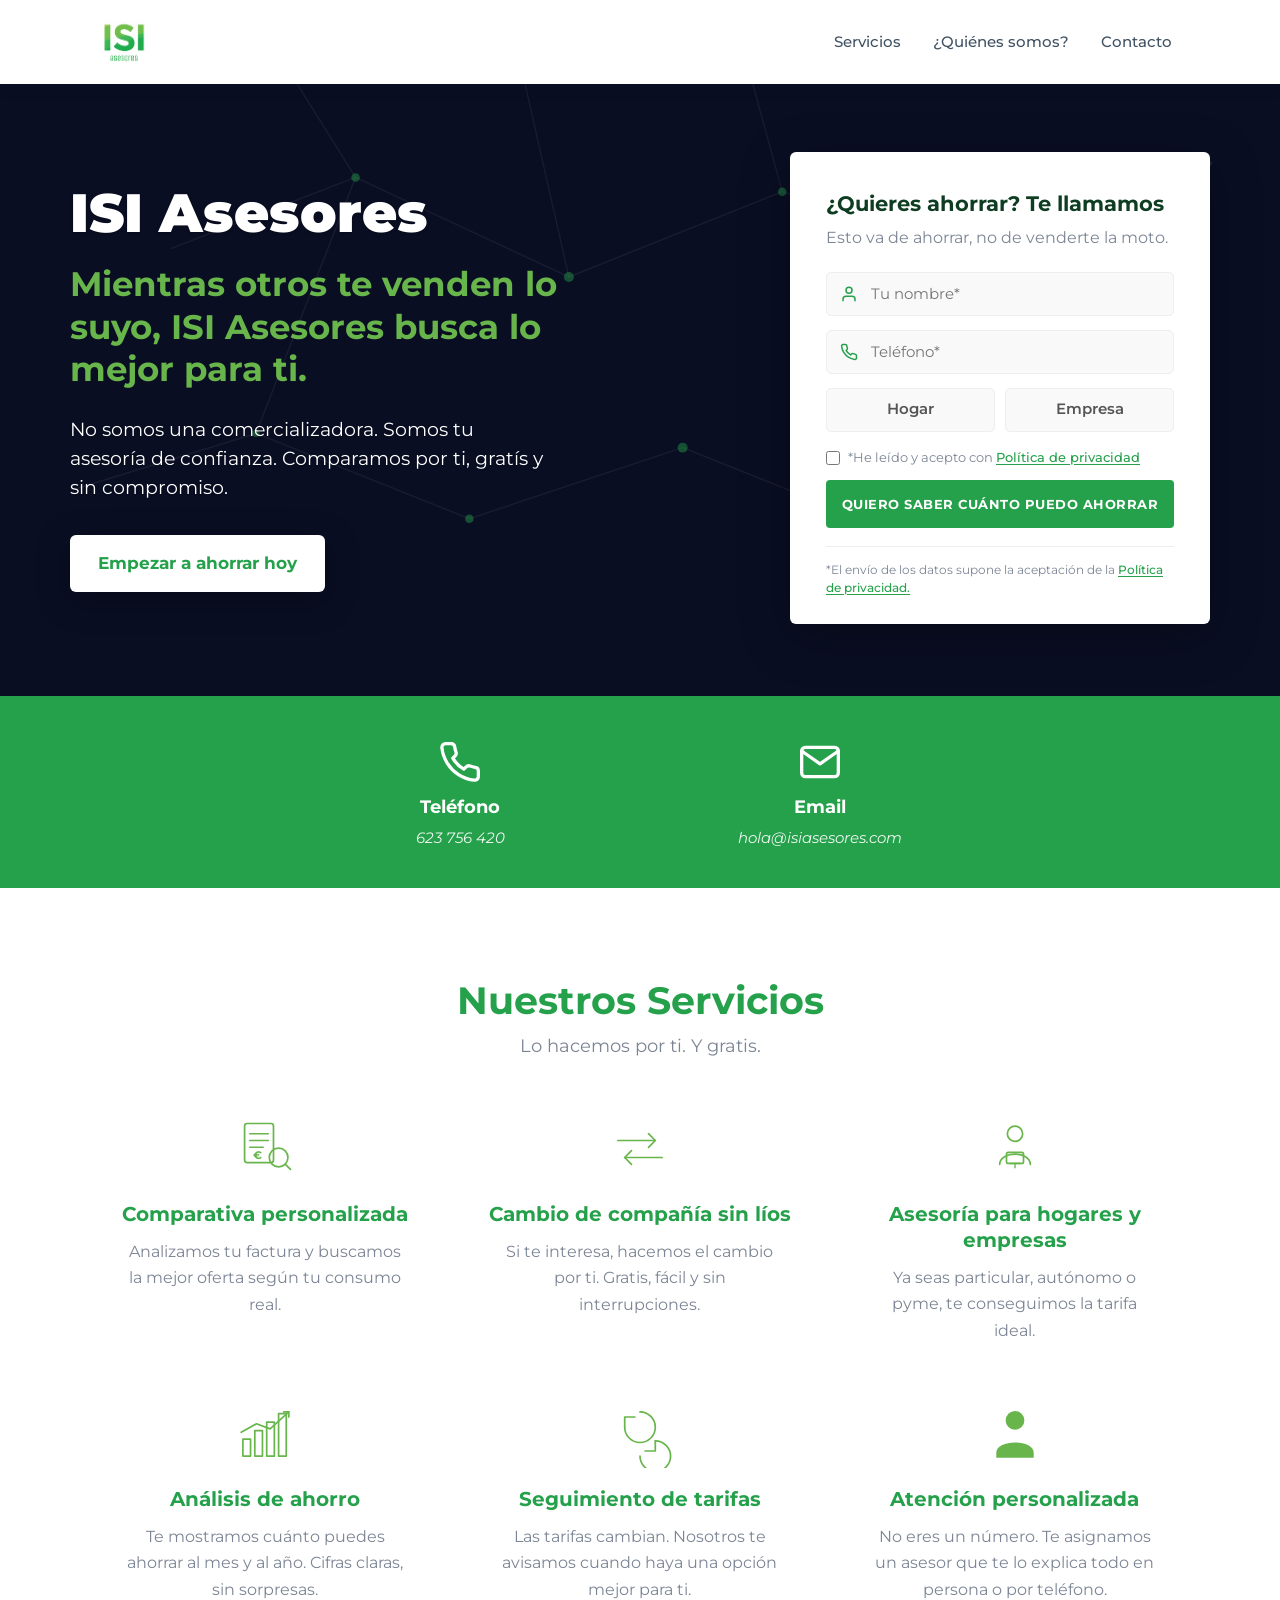
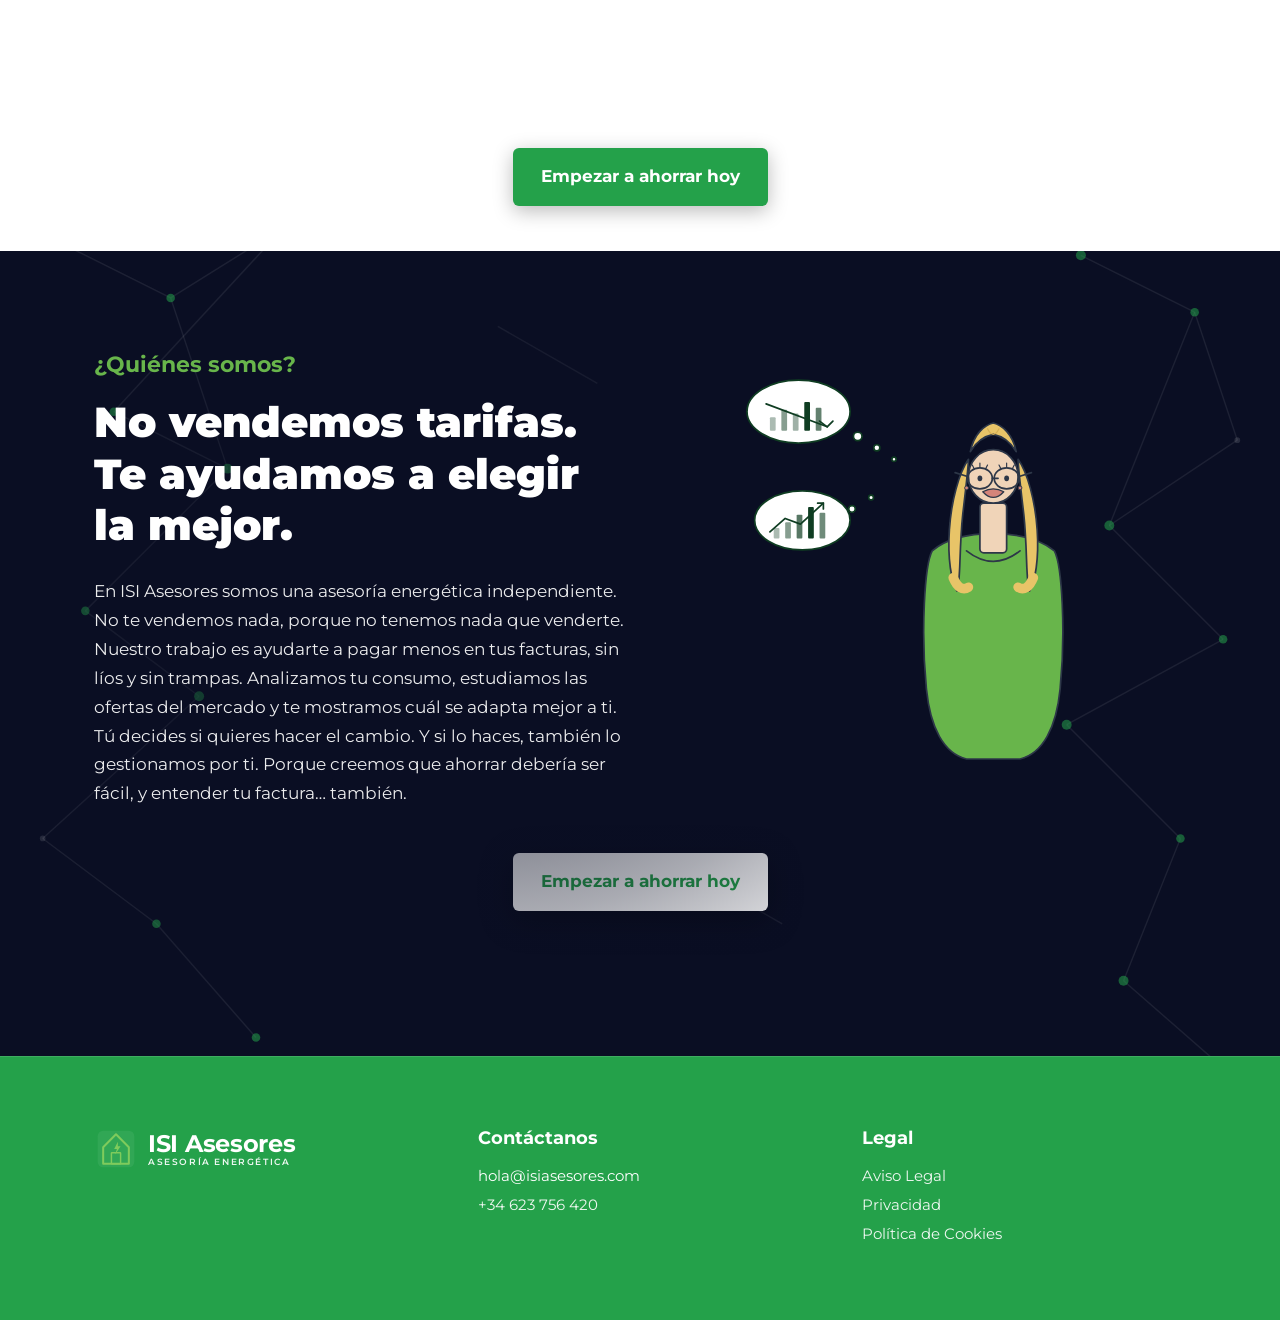
==== index.html @ 121e2215 "descripción de los cambios" ====
<!DOCTYPE html>
<html lang="es">

<head>
    <meta charset="utf-8">
    <link rel="icon" type="image/png" href="logoisi.png">
    <link rel="apple-touch-icon" href="logoisi.png">
    <meta name="viewport" content="width=device-width, initial-scale=1.0">
    <meta name="description" content="ISI Asesores Energéticos. Comparamos por ti, gratis y sin compromiso.">

    <title>ISI Asesores Energéticos</title>

    <link rel="preconnect" href="https://fonts.googleapis.com">
    <link rel="preconnect" href="https://fonts.gstatic.com" crossorigin>
    <link href="https://fonts.googleapis.com/css2?family=Montserrat:wght@400;700;900&display=swap" rel="stylesheet">

    <link href="css/style.css" rel="stylesheet">
</head>

<body>

    <!-- CABECERA -->
    <header class="header">
        <div class="container header__inner">

            <a class="logo" href="#home">
                <img class="logo__img" src="logoisi.png" alt="ISI asesores" width="120" height="60">
            </a>

            <nav class="nav" aria-label="Navegación principal">
                <ul class="nav__list">
                    <li><a class="nav__link" href="#services">Servicios</a></li>
                    <li><a class="nav__link" href="#somos">¿Quiénes somos?</a></li>
                    <li><a class="nav__link" href="#contacto-form">Contacto</a></li>
                </ul>
            </nav>

            <button class="nav-toggle" type="button" aria-label="Abrir menú">
                <span class="nav-toggle__bar"></span>
                <span class="nav-toggle__bar"></span>
                <span class="nav-toggle__bar"></span>
            </button>

        </div>
    </header>

    <!-- HERO -->
    <section class="hero" id="home">
        <div class="container hero__inner">

            <div class="hero__content">
                <h1 class="hero__title">ISI Asesores</h1>
                <h2 class="hero__subtitle">Mientras otros te venden lo suyo, ISI Asesores busca lo mejor para ti.</h2>
                <p class="hero__text">No somos una comercializadora. Somos tu asesoría de confianza. Comparamos por ti, gratís y sin compromiso.</p>
                <a class="hero__cta" href="presupuesto.html">Empezar a ahorrar hoy</a>
            </div>

            <div class="hero__form-wrap">
                <div class="form-card" id="contacto-form">
                    <h3 class="form-card__title">¿Quieres ahorrar? Te llamamos</h3>
                    <p class="form-card__subtitle">Esto va de ahorrar, no de venderte la moto.</p>

                    <form class="form-card__form">
                        <div class="form-card__field">
                            <svg class="form-card__field-icon" viewBox="0 0 24 24" fill="none" stroke="currentColor" stroke-width="2" stroke-linecap="round" stroke-linejoin="round" aria-hidden="true">
                                <path d="M20 21v-2a4 4 0 0 0-4-4H8a4 4 0 0 0-4 4v2"/>
                                <circle cx="12" cy="7" r="4"/>
                            </svg>
                            <input class="form-card__input" type="text" name="nombre" placeholder="Tu nombre*" required>
                        </div>

                        <div class="form-card__field">
                            <svg class="form-card__field-icon" viewBox="0 0 24 24" fill="none" stroke="currentColor" stroke-width="2" stroke-linecap="round" stroke-linejoin="round" aria-hidden="true">
                                <path d="M22 16.92v3a2 2 0 0 1-2.18 2 19.79 19.79 0 0 1-8.63-3.07 19.5 19.5 0 0 1-6-6 19.79 19.79 0 0 1-3.07-8.67A2 2 0 0 1 4.11 2h3a2 2 0 0 1 2 1.72c.127.96.361 1.903.7 2.81a2 2 0 0 1-.45 2.11L8.09 9.91a16 16 0 0 0 6 6l1.27-1.27a2 2 0 0 1 2.11-.45c.907.339 1.85.573 2.81.7A2 2 0 0 1 22 16.92z"/>
                            </svg>
                            <input class="form-card__input" type="tel" name="telefono" placeholder="Teléfono*" required>
                        </div>

                        <div class="form-card__tipo">
                            <label class="form-card__pill">
                                <input type="radio" name="tipo" value="hogar" required>
                                <span>Hogar</span>
                            </label>
                            <label class="form-card__pill">
                                <input type="radio" name="tipo" value="empresa">
                                <span>Empresa</span>
                            </label>
                        </div>

                        <label class="form-card__terms">
                            <input type="checkbox" name="acepto" value="1" required>
                            <span>*He leído y acepto con <a class="form-card__link" href="#">Política de privacidad</a></span>
                        </label>

                        <button class="form-card__submit" type="submit">QUIERO SABER CUÁNTO PUEDO AHORRAR</button>
                    </form>

                    <hr class="form-card__divider">

                    <p class="form-card__footnote">*El envío de los datos supone la aceptación de la <a class="form-card__link" href="#">Política de privacidad.</a></p>
                </div>
            </div>

        </div>
    </section>

    <!-- FRANJA DE CONTACTO -->
    <section class="contact-bar">
        <div class="container contact-bar__grid">

            <div class="contact-bar__item">
                <div class="contact-bar__icon">
                    <svg viewBox="0 0 24 24" fill="none" stroke="currentColor" stroke-width="1.8" stroke-linecap="round" stroke-linejoin="round" aria-hidden="true">
                        <path d="M22 16.92v3a2 2 0 0 1-2.18 2 19.79 19.79 0 0 1-8.63-3.07 19.5 19.5 0 0 1-6-6 19.79 19.79 0 0 1-3.07-8.67A2 2 0 0 1 4.11 2h3a2 2 0 0 1 2 1.72c.127.96.361 1.903.7 2.81a2 2 0 0 1-.45 2.11L8.09 9.91a16 16 0 0 0 6 6l1.27-1.27a2 2 0 0 1 2.11-.45c.907.339 1.85.573 2.81.7A2 2 0 0 1 22 16.92z"/>
                    </svg>
                </div>
                <h5 class="contact-bar__label">Teléfono</h5>
                <p class="contact-bar__value">623 756 420</p>
            </div>

            <div class="contact-bar__item">
                <div class="contact-bar__icon">
                    <svg viewBox="0 0 24 24" fill="none" stroke="currentColor" stroke-width="1.8" stroke-linecap="round" stroke-linejoin="round" aria-hidden="true">
                        <path d="M4 4h16c1.1 0 2 .9 2 2v12c0 1.1-.9 2-2 2H4c-1.1 0-2-.9-2-2V6c0-1.1.9-2 2-2z"/>
                        <polyline points="22,6 12,13 2,6"/>
                    </svg>
                </div>
                <h5 class="contact-bar__label">Email</h5>
                <p class="contact-bar__value">hola@isiasesores.com</p>
            </div>

        </div>
    </section>

    <!-- NUESTROS SERVICIOS -->
    <section class="services" id="services">
        <div class="container">

            <header class="services__header">
                <h2 class="services__title">Nuestros Servicios</h2>
                <p class="services__subtitle">Lo hacemos por ti. Y gratis.</p>
            </header>

            <div class="services__grid">

                <article class="services__card">
                    <div class="services__icon" aria-hidden="true">
                        <svg viewBox="0 0 80 80" fill="none" xmlns="http://www.w3.org/2000/svg">
                            <rect x="16" y="10" width="34" height="46" rx="3" stroke="currentColor" stroke-width="2" stroke-linejoin="round"/>
                            <line x1="22" y1="22" x2="44" y2="22" stroke="currentColor" stroke-width="1.6" stroke-linecap="round"/>
                            <line x1="22" y1="30" x2="44" y2="30" stroke="currentColor" stroke-width="1.6" stroke-linecap="round"/>
                            <line x1="22" y1="38" x2="38" y2="38" stroke="currentColor" stroke-width="1.6" stroke-linecap="round"/>
                            <text x="26" y="52" fill="currentColor" font-family="Montserrat, sans-serif" font-size="13" font-weight="700">€</text>
                            <circle cx="56" cy="50" r="11" stroke="currentColor" stroke-width="2"/>
                            <line x1="64" y1="58" x2="70" y2="64" stroke="currentColor" stroke-width="2" stroke-linecap="round"/>
                        </svg>
                    </div>
                    <h3 class="services__card-title">Comparativa personalizada</h3>
                    <p class="services__card-text">Analizamos tu factura y buscamos la mejor oferta según tu consumo real.</p>
                </article>

                <article class="services__card">
                    <div class="services__icon" aria-hidden="true">
                        <svg viewBox="0 0 80 80" fill="none" xmlns="http://www.w3.org/2000/svg">
                            <path d="M14 30 H58" stroke="currentColor" stroke-width="2" stroke-linecap="round"/>
                            <polyline points="50,22 58,30 50,38" stroke="currentColor" stroke-width="2" stroke-linecap="round" stroke-linejoin="round"/>
                            <path d="M66 50 H22" stroke="currentColor" stroke-width="2" stroke-linecap="round"/>
                            <polyline points="30,42 22,50 30,58" stroke="currentColor" stroke-width="2" stroke-linecap="round" stroke-linejoin="round"/>
                        </svg>
                    </div>
                    <h3 class="services__card-title">Cambio de compañía sin líos</h3>
                    <p class="services__card-text">Si te interesa, hacemos el cambio por ti. Gratis, fácil y sin interrupciones.</p>
                </article>

                <article class="services__card">
                    <div class="services__icon" aria-hidden="true">
                        <svg viewBox="0 0 80 80" fill="none" xmlns="http://www.w3.org/2000/svg">
                            <circle cx="40" cy="22" r="9" stroke="currentColor" stroke-width="2"/>
                            <path d="M22 58 C22 42 58 42 58 58" stroke="currentColor" stroke-width="2" stroke-linecap="round"/>
                            <rect x="30" y="44" width="20" height="13" rx="2" stroke="currentColor" stroke-width="2"/>
                            <line x1="34" y1="57" x2="46" y2="57" stroke="currentColor" stroke-width="1.6" stroke-linecap="round"/>
                            <line x1="40" y1="57" x2="40" y2="62" stroke="currentColor" stroke-width="1.6" stroke-linecap="round"/>
                        </svg>
                    </div>
                    <h3 class="services__card-title">Asesoría para hogares y empresas</h3>
                    <p class="services__card-text">Ya seas particular, autónomo o pyme, te conseguimos la tarifa ideal.</p>
                </article>

                <article class="services__card">
                    <div class="services__icon" aria-hidden="true">
                        <svg viewBox="0 0 80 80" fill="none" xmlns="http://www.w3.org/2000/svg">
                            <rect x="14" y="46" width="9" height="20" stroke="currentColor" stroke-width="2" stroke-linejoin="round"/>
                            <rect x="28" y="36" width="9" height="30" stroke="currentColor" stroke-width="2" stroke-linejoin="round"/>
                            <rect x="42" y="26" width="9" height="40" stroke="currentColor" stroke-width="2" stroke-linejoin="round"/>
                            <rect x="56" y="16" width="9" height="50" stroke="currentColor" stroke-width="2" stroke-linejoin="round"/>
                            <polyline points="12,38 30,28 46,34 68,14" stroke="currentColor" stroke-width="2" stroke-linecap="round" stroke-linejoin="round"/>
                            <polyline points="62,14 68,14 68,20" stroke="currentColor" stroke-width="2" stroke-linecap="round" stroke-linejoin="round"/>
                        </svg>
                    </div>
                    <h3 class="services__card-title">Análisis de ahorro</h3>
                    <p class="services__card-text">Te mostramos cuánto puedes ahorrar al mes y al año. Cifras claras, sin sorpresas.</p>
                </article>

                <article class="services__card">
                    <div class="services__icon" aria-hidden="true">
                        <svg viewBox="0 0 80 80" fill="none" xmlns="http://www.w3.org/2000/svg">
                            <path d="M40 14 A18 18 0 1 1 22 32" stroke="currentColor" stroke-width="2" stroke-linecap="round"/>
                            <polyline points="22,32 22,20 34,20" stroke="currentColor" stroke-width="2" stroke-linecap="round" stroke-linejoin="round"/>
                            <path d="M40 66 A18 18 0 1 0 58 48" stroke="currentColor" stroke-width="2" stroke-linecap="round"/>
                            <polyline points="58,48 58,60 46,60" stroke="currentColor" stroke-width="2" stroke-linecap="round" stroke-linejoin="round"/>
                        </svg>
                    </div>
                    <h3 class="services__card-title">Seguimiento de tarifas</h3>
                    <p class="services__card-text">Las tarifas cambian. Nosotros te avisamos cuando haya una opción mejor para ti.</p>
                </article>

                <article class="services__card">
                    <div class="services__icon services__icon--solid" aria-hidden="true">
                        <svg viewBox="0 0 80 80" xmlns="http://www.w3.org/2000/svg">
                            <circle cx="40" cy="24" r="11" fill="currentColor"/>
                            <path d="M18 62 C18 46 62 46 62 62 L62 68 H18 Z" fill="currentColor"/>
                        </svg>
                    </div>
                    <h3 class="services__card-title">Atención personalizada</h3>
                    <p class="services__card-text">No eres un número. Te asignamos un asesor que te lo explica todo en persona o por teléfono.</p>
                </article>

            </div>
        </div>
    </section>

    <div class="cta-banner">
        <div class="container cta-banner__inner">
            <a class="cta-banner__btn cta-banner__btn--blue" href="#contacto-form">Empezar a ahorrar hoy</a>
        </div>
    </div>

    <!-- ¿QUIÉNES SOMOS? -->
    <section class="somos" id="somos">
        <div class="container somos__inner">

            <div class="somos__content">
                <p class="somos__label">¿Quiénes somos?</p>
                <h2 class="somos__title">No vendemos tarifas. Te ayudamos a elegir la mejor.</h2>
                <p class="somos__text">En ISI Asesores somos una asesoría energética independiente. No te vendemos nada, porque no tenemos nada que venderte. Nuestro trabajo es ayudarte a pagar menos en tus facturas, sin líos y sin trampas. Analizamos tu consumo, estudiamos las ofertas del mercado y te mostramos cuál se adapta mejor a ti. Tú decides si quieres hacer el cambio. Y si lo haces, también lo gestionamos por ti. Porque creemos que ahorrar debería ser fácil, y entender tu factura… también.</p>
            </div>

            <div class="somos__illustration" aria-hidden="true">
                <svg class="somos__svg" viewBox="0 0 440 460" fill="none" xmlns="http://www.w3.org/2000/svg">

                    <!-- Bocadillo superior: barras + flecha descendente -->
                    <ellipse cx="76" cy="54" rx="54" ry="33" fill="#ffffff" stroke="#0F3D22" stroke-width="1.8"/>
                    <rect x="46" y="60" width="6" height="14" rx="1" fill="#0F3D22" opacity="0.35"/>
                    <rect x="58" y="52" width="6" height="22" rx="1" fill="#0F3D22" opacity="0.5"/>
                    <rect x="70" y="56" width="6" height="18" rx="1" fill="#0F3D22" opacity="0.4"/>
                    <rect x="82" y="44" width="6" height="30" rx="1" fill="#0F3D22"/>
                    <rect x="94" y="50" width="6" height="24" rx="1" fill="#0F3D22" opacity="0.65"/>
                    <path d="M42 46 L106 70" stroke="#0F3D22" stroke-width="1.8" stroke-linecap="round"/>
                    <path d="M98 64 L106 70 L112 64" stroke="#0F3D22" stroke-width="1.8" stroke-linecap="round" stroke-linejoin="round"/>

                    <!-- Conectores de pensamiento (superior) -->
                    <circle cx="138" cy="80" r="4.5" fill="#ffffff" stroke="#0F3D22" stroke-width="1.8"/>
                    <circle cx="158" cy="92" r="3.2" fill="#ffffff" stroke="#0F3D22" stroke-width="1.8"/>
                    <circle cx="176" cy="104" r="2.2" fill="#ffffff" stroke="#0F3D22" stroke-width="1.8"/>

                    <!-- Bocadillo inferior: barras + flecha ascendente -->
                    <ellipse cx="80" cy="168" rx="50" ry="31" fill="#ffffff" stroke="#0F3D22" stroke-width="1.8"/>
                    <rect x="50" y="176" width="6" height="11" rx="1" fill="#0F3D22" opacity="0.35"/>
                    <rect x="62" y="170" width="6" height="17" rx="1" fill="#0F3D22" opacity="0.5"/>
                    <rect x="74" y="162" width="6" height="25" rx="1" fill="#0F3D22" opacity="0.7"/>
                    <rect x="86" y="154" width="6" height="33" rx="1" fill="#0F3D22"/>
                    <rect x="98" y="160" width="6" height="27" rx="1" fill="#0F3D22" opacity="0.6"/>
                    <path d="M46 180 L62 166 L78 172 L102 150" stroke="#0F3D22" stroke-width="1.8" stroke-linecap="round" stroke-linejoin="round"/>
                    <path d="M96 150 L102 150 L102 156" stroke="#0F3D22" stroke-width="1.8" stroke-linecap="round" stroke-linejoin="round"/>

                    <!-- Conectores de pensamiento (inferior) -->
                    <circle cx="132" cy="156" r="3.5" fill="#ffffff" stroke="#0F3D22" stroke-width="1.8"/>
                    <circle cx="152" cy="144" r="2.5" fill="#ffffff" stroke="#0F3D22" stroke-width="1.8"/>

                    <!-- Torso — trapecio redondeado, sin brazos -->
                    <path d="M216 200 C208 215 204 285 210 345 C214 385 228 412 252 418 L308 418 C332 412 346 385 350 345 C356 285 352 215 344 200 C330 188 308 182 280 182 C252 182 230 188 216 200 Z" fill="#68B54B" stroke="#2d3748" stroke-width="1.8" stroke-linejoin="round"/>

                    <!-- Escote -->
                    <path d="M252 200 Q280 222 308 200" stroke="#2d3748" stroke-width="1.8" stroke-linecap="round"/>

                    <!-- Cuello -->
                    <rect x="266" y="150" width="28" height="52" rx="4" fill="#f0d4b8" stroke="#2d3748" stroke-width="1.8"/>

                    <!-- Cabeza -->
                    <ellipse cx="280" cy="122" rx="26" ry="28" fill="#f0d4b8" stroke="#2d3748" stroke-width="1.8"/>

                    <!-- Pelo rubio — casquete superior -->
                    <path d="M256 96 C260 76 272 68 280 66 C288 68 300 76 304 96 C298 86 290 80 280 78 C270 80 262 86 256 96 Z" fill="#e8c468" stroke="#2d3748" stroke-width="1.8" stroke-linejoin="round"/>
                    <path d="M274 72 Q280 84 286 72" stroke="#d4ad52" stroke-width="1.2" stroke-linecap="round" fill="none"/>

                    <!-- Pelo rubio — mechón lateral izquierdo -->
                    <path d="M254 104 C244 118 236 148 234 178 C232 208 236 232 242 242 C246 234 244 200 248 162 C252 128 254 112 254 104 Z" fill="#e8c468" stroke="#2d3748" stroke-width="1.8" stroke-linejoin="round"/>

                    <!-- Pelo rubio — mechón lateral derecho -->
                    <path d="M306 104 C316 118 324 148 326 178 C328 208 324 232 318 242 C314 234 316 200 312 162 C308 128 306 112 306 104 Z" fill="#e8c468" stroke="#2d3748" stroke-width="1.8" stroke-linejoin="round"/>

                    <!-- Pelo rubio — caída sobre hombros (detrás) -->
                    <path d="M238 228 C242 238 248 242 254 238" stroke="#e8c468" stroke-width="10" stroke-linecap="round"/>
                    <path d="M322 228 C318 238 312 242 306 238" stroke="#e8c468" stroke-width="10" stroke-linecap="round"/>

                    <!-- Ojos -->
                    <ellipse cx="266" cy="124" rx="2.5" ry="3" fill="#2d3748"/>
                    <ellipse cx="294" cy="124" rx="2.5" ry="3" fill="#2d3748"/>

                    <!-- Gafas -->
                    <ellipse cx="266" cy="124" rx="13" ry="11" stroke="#2d3748" stroke-width="1.8"/>
                    <ellipse cx="294" cy="124" rx="13" ry="11" stroke="#2d3748" stroke-width="1.8"/>
                    <path d="M279 124 H285" stroke="#2d3748" stroke-width="1.8" stroke-linecap="round"/>
                    <path d="M253 122 L240 118" stroke="#2d3748" stroke-width="1.8" stroke-linecap="round"/>
                    <path d="M307 122 L320 118" stroke="#2d3748" stroke-width="1.8" stroke-linecap="round"/>

                    <!-- Pestañas -->
                    <path d="M260 114 L258 110" stroke="#2d3748" stroke-width="1.2" stroke-linecap="round"/>
                    <path d="M266 112 L266 108" stroke="#2d3748" stroke-width="1.2" stroke-linecap="round"/>
                    <path d="M272 114 L274 110" stroke="#2d3748" stroke-width="1.2" stroke-linecap="round"/>
                    <path d="M288 114 L286 110" stroke="#2d3748" stroke-width="1.2" stroke-linecap="round"/>
                    <path d="M294 112 L294 108" stroke="#2d3748" stroke-width="1.2" stroke-linecap="round"/>
                    <path d="M300 114 L302 110" stroke="#2d3748" stroke-width="1.2" stroke-linecap="round"/>

                    <!-- Pendientes -->
                    <circle cx="252" cy="134" r="2" fill="#d4847a" stroke="#2d3748" stroke-width="1"/>
                    <circle cx="308" cy="134" r="2" fill="#d4847a" stroke="#2d3748" stroke-width="1"/>

                    <!-- Labios — sonrisa cálida -->
                    <path d="M269 138 Q280 132 291 138 Q280 150 269 138 Z" fill="#d4847a" stroke="#2d3748" stroke-width="1.4" stroke-linejoin="round"/>

                </svg>
            </div>

        </div>

        <div class="cta-banner cta-banner--in-somos">
            <div class="container cta-banner__inner">
                <a class="cta-banner__btn cta-banner__btn--white" href="#contacto-form">Empezar a ahorrar hoy</a>
            </div>
        </div>
    </section>

    <!-- FOOTER -->
    <footer class="footer">
        <div class="footer__main">
            <div class="container footer__grid">

                <div class="footer__col footer__col--logo">
                    <a class="footer-logo" href="index.html">
                        <svg class="footer-logo__icon" viewBox="0 0 48 48" aria-hidden="true" xmlns="http://www.w3.org/2000/svg">
                            <rect x="4" y="4" width="40" height="40" rx="6" fill="rgba(255,255,255,0.06)"/>
                            <path d="M24 8 L38 22 V40 H10 V22 Z" fill="none" stroke="#7FCB5C" stroke-width="2.2" stroke-linejoin="round"/>
                            <rect x="19" y="28" width="10" height="12" fill="none" stroke="#7FCB5C" stroke-width="1.6" rx="0.5"/>
                            <path d="M26 16 L22 24 H25 L23 30 L29 21 H26 Z" fill="#7FCB5C"/>
                        </svg>
                        <span class="footer-logo__text">
                            <span class="footer-logo__name">ISI Asesores</span>
                            <span class="footer-logo__tagline">ASESORÍA ENERGÉTICA</span>
                        </span>
                    </a>
                </div>

                <div class="footer__col">
                    <h5 class="footer__heading">Contáctanos</h5>
                    <p class="footer__line"><a class="footer__link" href="mailto:hola@isiasesores.com">hola@isiasesores.com</a></p>
                    <p class="footer__line">+34 623 756 420</p>
                </div>

                <div class="footer__col">
                    <h5 class="footer__heading">Legal</h5>
                    <a class="footer__legal-link" href="aviso-legal.html">Aviso Legal</a>
                    <a class="footer__legal-link" href="privacidad.html">Privacidad</a>
                    <a class="footer__legal-link" href="politica-de-cookies.html">Política de Cookies</a>
                </div>

            </div>
        </div>
    </footer>

    <script>
    (function () {
        var formCard = document.getElementById('contacto-form');
        var form = formCard && formCard.querySelector('.form-card__form');
        if (!form) return;

        var ENDPOINT = 'https://script.google.com/macros/s/AKfycbwnOZeSkvj3JZLTiE7JzxhOlPSsJSbARnwf8aJ-1zMxYRZtURUBpkAH0WVTJsEpiXNtbw/exec';

        form.addEventListener('submit', function (event) {
            event.preventDefault();

            var data = new FormData(form);
            var payload = {
                nombre: data.get('nombre'),
                telefono: data.get('telefono'),
                tipo: data.get('tipo')
            };

            fetch(ENDPOINT, {
                method: 'POST',
                mode: 'no-cors',
                headers: { 'Content-Type': 'application/json' },
                body: JSON.stringify(payload)
            }).finally(function () {
                formCard.innerHTML = '<p class="form-card__title form-card__success">¡Gracias! Te llamamos en breve.</p>';
            });
        });
    })();
    </script>

</body>
</html>
---- css/style.css ----
/* =============================================
   ISI Asesores — Hero (CSS puro, sin frameworks)
   ============================================= */

*, *::before, *::after {
  box-sizing: border-box;
  margin: 0;
  padding: 0;
}

html {
  scroll-behavior: smooth;
}

body {
  font-family: 'Montserrat', sans-serif;
  font-weight: 400;
  font-size: 16px;
  line-height: 1.5;
  color: #405263;
  background: #fff;
  -webkit-font-smoothing: antialiased;
}

a {
  text-decoration: none;
  color: inherit;
}

ul {
  list-style: none;
}

img, svg {
  display: block;
  max-width: 100%;
}

.container {
  width: 100%;
  max-width: 1140px;
  margin: 0 auto;
  padding: 0 24px;
}

/* Altura del header fijo (para scroll-margin) */
:root {
  --header-height: 96px;
}

#home,
#services,
#somos,
#contacto-form {
  scroll-margin-top: var(--header-height);
}

/* =============================================
   CABECERA
   ============================================= */

.header {
  position: fixed;
  top: 0;
  left: 0;
  right: 0;
  z-index: 1000;
  background: #fff;
  box-shadow: 0 2px 20px rgba(0, 0, 0, 0.06);
}

.header__inner {
  display: flex;
  align-items: center;
  justify-content: space-between;
  min-height: 72px;
  padding-top: 12px;
  padding-bottom: 12px;
  gap: 24px;
}

/* Logo */
.logo {
  display: flex;
  align-items: center;
  flex-shrink: 0;
  line-height: 0;
}

.logo__img {
  display: block;
  width: auto;
  height: auto;
  max-height: 60px;
  max-width: min(180px, 42vw);
}

/* Navegación desktop */
.nav {
  display: flex;
  align-items: center;
  gap: 8px;
}

.nav__list {
  display: flex;
  align-items: center;
  gap: 4px;
}

.nav__link {
  display: block;
  padding: 10px 14px;
  font-size: 15px;
  font-weight: 500;
  color: #405263;
  transition: color 0.2s ease;
  white-space: nowrap;
}

.nav__link:hover {
  color: #24A14A;
}

.nav__btn {
  display: inline-flex;
  align-items: center;
  gap: 8px;
  margin-left: 8px;
  padding: 10px 18px;
  font-size: 15px;
  font-weight: 500;
  color: #24A14A;
  border: 1.5px solid #24A14A;
  border-radius: 8px;
  transition: background 0.2s ease, color 0.2s ease;
  white-space: nowrap;
}

.nav__btn:hover {
  background: #24A14A;
  color: #fff;
}

.nav__btn-icon {
  width: 16px;
  height: 16px;
  flex-shrink: 0;
}

/* Hamburguesa (solo móvil) */
.nav-toggle {
  display: none;
  flex-direction: column;
  justify-content: center;
  gap: 5px;
  width: 40px;
  height: 40px;
  padding: 8px;
  background: none;
  border: 1.5px solid #24A14A;
  border-radius: 6px;
  cursor: pointer;
}

.nav-toggle__bar {
  display: block;
  width: 100%;
  height: 2px;
  background: #24A14A;
  border-radius: 1px;
}

/* =============================================
   HERO
   ============================================= */

.hero {
  position: relative;
  overflow: hidden;
  padding-top: 72px;
  background-color: #0a0e23;
  background-image: url("data:image/svg+xml,%3Csvg xmlns='http://www.w3.org/2000/svg' width='900' height='700' viewBox='0 0 900 700'%3E%3Crect fill='%230a0e23' width='900' height='700'/%3E%3Cg stroke='rgba(255,255,255,0.06)' stroke-width='1' fill='none'%3E%3Cline x1='70' y1='100' x2='200' y2='150'/%3E%3Cline x1='200' y1='150' x2='350' y2='80'/%3E%3Cline x1='350' y1='80' x2='520' y2='130'/%3E%3Cline x1='520' y1='130' x2='680' y2='70'/%3E%3Cline x1='680' y1='70' x2='830' y2='120'/%3E%3Cline x1='120' y1='280' x2='250' y2='230'/%3E%3Cline x1='250' y1='230' x2='400' y2='300'/%3E%3Cline x1='400' y1='300' x2='550' y2='240'/%3E%3Cline x1='550' y1='240' x2='720' y2='290'/%3E%3Cline x1='720' y1='290' x2='850' y2='220'/%3E%3Cline x1='50' y1='450' x2='180' y2='410'/%3E%3Cline x1='180' y1='410' x2='330' y2='470'/%3E%3Cline x1='330' y1='470' x2='480' y2='420'/%3E%3Cline x1='480' y1='420' x2='630' y2='480'/%3E%3Cline x1='630' y1='480' x2='780' y2='430'/%3E%3Cline x1='200' y1='150' x2='250' y2='230'/%3E%3Cline x1='350' y1='80' x2='400' y2='300'/%3E%3Cline x1='520' y1='130' x2='550' y2='240'/%3E%3Cline x1='180' y1='410' x2='250' y2='230'/%3E%3C/g%3E%3Cg fill='rgba(255,255,255,0.1)'%3E%3Ccircle cx='70' cy='100' r='2'/%3E%3Ccircle cx='830' cy='120' r='2'/%3E%3Ccircle cx='850' cy='220' r='2'/%3E%3Ccircle cx='780' cy='430' r='2'/%3E%3C/g%3E%3Cg fill='rgba(36,161,74,0.45)'%3E%3Ccircle cx='200' cy='150' r='3'/%3E%3Ccircle cx='350' cy='80' r='2.5'/%3E%3Ccircle cx='520' cy='130' r='3'/%3E%3Ccircle cx='680' cy='70' r='2.5'/%3E%3Ccircle cx='250' cy='230' r='3'/%3E%3Ccircle cx='400' cy='300' r='3.5'/%3E%3Ccircle cx='550' cy='240' r='3'/%3E%3Ccircle cx='720' cy='290' r='3'/%3E%3Ccircle cx='180' cy='410' r='2.5'/%3E%3Ccircle cx='330' cy='470' r='3'/%3E%3Ccircle cx='480' cy='420' r='3.5'/%3E%3Ccircle cx='630' cy='480' r='3'/%3E%3C/g%3E%3C/svg%3E");
  background-size: cover;
  background-position: center;
}

.hero__inner {
  position: relative;
  z-index: 1;
  display: grid;
  grid-template-columns: 1fr 1fr;
  gap: 48px;
  align-items: center;
  padding: 80px 0 72px;
}

/* Columna izquierda */
.hero__content {
  max-width: 540px;
}

.hero__title {
  font-size: clamp(40px, 5vw, 54px);
  font-weight: 900;
  color: #fff;
  line-height: 1.1;
  margin-bottom: 20px;
  text-shadow: 0 1px 3px rgba(0, 0, 0, 0.3);
}

.hero__subtitle {
  font-size: clamp(24px, 3vw, 34px);
  font-weight: 700;
  color: #68B54B;
  line-height: 1.25;
  margin-bottom: 24px;
}

.hero__text {
  font-size: 19px;
  font-weight: 400;
  color: #fff;
  line-height: 1.55;
  margin-bottom: 32px;
  max-width: 480px;
  text-shadow: 0 1px 2px rgba(0, 0, 0, 0.2);
}

.hero__cta {
  display: inline-block;
  padding: 16px 28px;
  font-family: 'Montserrat', sans-serif;
  font-size: 17px;
  font-weight: 700;
  color: #24A14A;
  background: #fff;
  border: none;
  border-radius: 6px;
  box-shadow: 0 8px 32px rgba(0, 0, 0, 0.35);
  cursor: pointer;
  transition: box-shadow 0.2s ease, transform 0.2s ease;
}

.hero__cta:hover {
  box-shadow: 0 6px 20px rgba(0, 0, 0, 0.45);
  transform: translateY(-1px);
}

/* Columna derecha — tarjeta formulario */
.hero__form-wrap {
  display: flex;
  justify-content: flex-end;
}

.form-card {
  width: 100%;
  max-width: 420px;
  background: #fff;
  border-radius: 6px;
  padding: 36px 36px 28px;
  box-shadow: 0 12px 48px rgba(0, 0, 0, 0.35);
}

.form-card__title {
  font-size: 21px;
  font-weight: 700;
  color: #0F3D22;
  margin-bottom: 6px;
}

.form-card__subtitle {
  font-size: 16px;
  font-weight: 400;
  color: #7c8595;
  margin-bottom: 22px;
}

.form-card__field {
  position: relative;
  margin-bottom: 14px;
}

.form-card__field-icon {
  position: absolute;
  left: 14px;
  top: 50%;
  transform: translateY(-50%);
  width: 18px;
  height: 18px;
  pointer-events: none;
  color: #24A14A;
}

.form-card__input {
  width: 100%;
  height: 44px;
  padding: 0 16px 0 44px;
  font-family: 'Montserrat', sans-serif;
  font-size: 15px;
  color: #555;
  background: #f9f9f9;
  border: 1px solid #eee;
  border-radius: 5px;
  outline: none;
  transition: border-color 0.2s ease;
}

.form-card__input:focus {
  border-color: #aaa;
}

.form-card__tipo {
  display: flex;
  gap: 10px;
  margin-bottom: 14px;
}

.form-card__pill {
  flex: 1;
  position: relative;
  cursor: pointer;
}

.form-card__pill input {
  position: absolute;
  opacity: 0;
  width: 0;
  height: 0;
}

.form-card__pill span {
  display: flex;
  align-items: center;
  justify-content: center;
  height: 44px;
  font-family: 'Montserrat', sans-serif;
  font-size: 15px;
  font-weight: 600;
  color: #555;
  background: #f9f9f9;
  border: 1px solid #eee;
  border-radius: 5px;
  transition: background 0.2s ease, color 0.2s ease, border-color 0.2s ease;
}

.form-card__pill input:checked + span {
  color: #fff;
  background: #24A14A;
  border-color: #24A14A;
}

.form-card__pill input:focus-visible + span {
  outline: 2px solid #24A14A;
  outline-offset: 2px;
}

.form-card__success {
  text-align: center;
  margin: 28px 0;
}

.form-card__terms {
  display: flex;
  align-items: flex-start;
  gap: 8px;
  margin: 16px 0 14px;
  font-size: 13px;
  line-height: 1.45;
  color: #7c8595;
}

.form-card__terms input[type="checkbox"] {
  margin-top: 3px;
  flex-shrink: 0;
  width: 14px;
  height: 14px;
  accent-color: #24A14A;
}

.form-card__link {
  color: #24A14A;
  font-weight: 500;
  text-decoration: underline;
  text-underline-offset: 2px;
}

.form-card__link:hover {
  color: #1D8A48;
}

.form-card__submit {
  width: 100%;
  padding: 16px 12px;
  font-family: 'Montserrat', sans-serif;
  font-size: 13px;
  font-weight: 700;
  letter-spacing: 0.5px;
  text-transform: uppercase;
  color: #fff;
  background: #24A14A;
  border: none;
  border-radius: 4px;
  cursor: pointer;
  transition: background 0.2s ease;
}

.form-card__submit:hover {
  background: #3DC873;
}

.form-card__divider {
  border: none;
  border-top: 1px solid #eee;
  margin: 18px 0 14px;
}

.form-card__footnote {
  font-size: 12px;
  line-height: 1.45;
  color: #7c8595;
}

/* =============================================
   FRANJA DE CONTACTO
   ============================================= */

.contact-bar {
  background: #24A14A;
  padding: 44px 0 40px;
}

.contact-bar__grid {
  display: grid;
  grid-template-columns: repeat(2, minmax(220px, 280px));
  justify-content: center;
  gap: 80px;
  max-width: 720px;
  margin: 0 auto;
}

.contact-bar__item {
  display: flex;
  flex-direction: column;
  align-items: center;
  text-align: center;
  gap: 4px;
}

.contact-bar__icon {
  width: 44px;
  height: 44px;
  margin-bottom: 6px;
  color: #fff;
}

.contact-bar__icon svg {
  width: 100%;
  height: 100%;
}

.contact-bar__label {
  font-size: 18px;
  font-weight: 700;
  color: #fff;
  margin-bottom: 2px;
}

.contact-bar__value {
  font-size: 15px;
  font-weight: 400;
  font-style: italic;
  color: rgba(255, 255, 255, 0.92);
  line-height: 1.4;
}

/* =============================================
   NUESTROS SERVICIOS
   ============================================= */

.services {
  background: #fff;
  padding: 90px 0 100px;
}

.services__header {
  text-align: center;
  margin-bottom: 56px;
}

.services__title {
  font-size: clamp(30px, 4vw, 38px);
  font-weight: 700;
  color: #24A14A;
  line-height: 1.2;
  margin-bottom: 10px;
}

.services__subtitle {
  font-size: 18px;
  font-weight: 400;
  color: #7c8595;
  line-height: 1.4;
}

.services__grid {
  display: grid;
  grid-template-columns: repeat(3, 1fr);
  column-gap: 32px;
  row-gap: 56px;
}

.services__card {
  display: flex;
  flex-direction: column;
  align-items: center;
  text-align: center;
}

.services__icon {
  width: 68px;
  height: 68px;
  margin-bottom: 18px;
  color: #68B54B;
  flex-shrink: 0;
}

.services__icon svg {
  width: 100%;
  height: 100%;
}

.services__icon--solid {
  color: #68B54B;
}

.services__card-title {
  font-size: 20px;
  font-weight: 700;
  color: #24A14A;
  line-height: 1.3;
  margin-bottom: 12px;
}

.services__card-text {
  font-size: 16px;
  font-weight: 400;
  color: #7c8595;
  line-height: 1.65;
  max-width: 280px;
}

/* =============================================
   ¿QUIÉNES SOMOS?
   ============================================= */

.somos {
  position: relative;
  overflow: hidden;
  background-color: #0a0e23;
  background-image: url("data:image/svg+xml,%3Csvg xmlns='http://www.w3.org/2000/svg' width='900' height='700' viewBox='0 0 900 700'%3E%3Crect fill='%230a0e23' width='900' height='700'/%3E%3Cg stroke='rgba(255,255,255,0.08)' stroke-width='1' fill='none'%3E%3Cline x1='40' y1='60' x2='120' y2='100'/%3E%3Cline x1='120' y1='100' x2='200' y2='50'/%3E%3Cline x1='200' y1='50' x2='80' y2='180'/%3E%3Cline x1='80' y1='180' x2='160' y2='220'/%3E%3Cline x1='160' y1='220' x2='60' y2='320'/%3E%3Cline x1='60' y1='320' x2='140' y2='380'/%3E%3Cline x1='140' y1='380' x2='30' y2='480'/%3E%3Cline x1='30' y1='480' x2='110' y2='540'/%3E%3Cline x1='110' y1='540' x2='180' y2='620'/%3E%3Cline x1='760' y1='70' x2='840' y2='110'/%3E%3Cline x1='840' y1='110' x2='870' y2='200'/%3E%3Cline x1='870' y1='200' x2='780' y2='260'/%3E%3Cline x1='780' y1='260' x2='860' y2='340'/%3E%3Cline x1='860' y1='340' x2='750' y2='400'/%3E%3Cline x1='750' y1='400' x2='830' y2='480'/%3E%3Cline x1='830' y1='480' x2='790' y2='580'/%3E%3Cline x1='790' y1='580' x2='870' y2='650'/%3E%3Cline x1='350' y1='120' x2='420' y2='160'/%3E%3Cline x1='480' y1='500' x2='550' y2='540'/%3E%3Cline x1='120' y1='100' x2='160' y2='220'/%3E%3Cline x1='840' y1='110' x2='780' y2='260'/%3E%3C/g%3E%3Cg fill='rgba(255,255,255,0.12)'%3E%3Ccircle cx='40' cy='60' r='2'/%3E%3Ccircle cx='30' cy='480' r='2'/%3E%3Ccircle cx='870' cy='200' r='2'/%3E%3Ccircle cx='870' cy='650' r='2'/%3E%3C/g%3E%3Cg fill='rgba(36,161,74,0.55)'%3E%3Ccircle cx='120' cy='100' r='3'/%3E%3Ccircle cx='200' cy='50' r='3.5'/%3E%3Ccircle cx='80' cy='180' r='3'/%3E%3Ccircle cx='160' cy='220' r='3.5'/%3E%3Ccircle cx='60' cy='320' r='3'/%3E%3Ccircle cx='140' cy='380' r='3.5'/%3E%3Ccircle cx='110' cy='540' r='3'/%3E%3Ccircle cx='180' cy='620' r='3'/%3E%3Ccircle cx='760' cy='70' r='3.5'/%3E%3Ccircle cx='840' cy='110' r='3'/%3E%3Ccircle cx='780' cy='260' r='3.5'/%3E%3Ccircle cx='860' cy='340' r='3'/%3E%3Ccircle cx='750' cy='400' r='3.5'/%3E%3Ccircle cx='830' cy='480' r='3'/%3E%3Ccircle cx='790' cy='580' r='3.5'/%3E%3C/g%3E%3C/svg%3E");
  background-size: cover;
  background-position: center;
  padding: 100px 0;
}

.somos::after {
  content: '';
  position: absolute;
  inset: 0;
  background: radial-gradient(ellipse 55% 65% at 38% 50%, rgba(10, 14, 35, 0.82) 0%, rgba(10, 14, 35, 0.35) 50%, transparent 78%);
  pointer-events: none;
}

.somos__inner {
  position: relative;
  z-index: 1;
  display: grid;
  grid-template-columns: 1.1fr 1fr;
  gap: 40px;
  align-items: center;
}

.somos__label {
  font-size: 22px;
  font-weight: 700;
  color: #68B54B;
  line-height: 1.3;
  margin-bottom: 18px;
}

.somos__title {
  font-size: clamp(32px, 3.5vw, 42px);
  font-weight: 900;
  color: #ffffff;
  line-height: 1.22;
  margin-bottom: 26px;
  max-width: 520px;
}

.somos__text {
  font-size: 17px;
  font-weight: 400;
  color: rgba(255, 255, 255, 0.92);
  line-height: 1.7;
  max-width: 540px;
}

.somos__illustration {
  display: flex;
  justify-content: center;
  align-items: flex-end;
}

.somos__svg {
  width: 100%;
  max-width: 420px;
  height: auto;
}

/* =============================================
   CTA BANNER — "Quiero ahorrar"
   ============================================= */

.cta-banner {
  padding: 45px 0;
}

.cta-banner__inner {
  display: flex;
  justify-content: center;
  align-items: center;
}

.cta-banner__btn {
  display: inline-block;
  padding: 16px 28px;
  font-family: 'Montserrat', sans-serif;
  font-size: 17px;
  font-weight: 700;
  border: none;
  border-radius: 6px;
  cursor: pointer;
  text-align: center;
  transition: background 0.2s ease, box-shadow 0.2s ease, transform 0.2s ease;
}

.cta-banner__btn--blue {
  color: #ffffff;
  background: #24A14A;
  box-shadow: 0 5px 20px rgba(0, 0, 0, 0.27);
}

.cta-banner__btn--blue:hover {
  background: #1B7A38;
  box-shadow: 0 4px 14px rgba(0, 0, 0, 0.35);
  transform: translateY(-1px);
}

.cta-banner__btn--white {
  color: #24A14A;
  background: #ffffff;
  box-shadow: 0 8px 32px rgba(0, 0, 0, 0.35);
}

.cta-banner__btn--white:hover {
  box-shadow: 0 6px 20px rgba(0, 0, 0, 0.45);
  transform: translateY(-1px);
}

/* =============================================
   FOOTER
   ============================================= */

.footer {
  position: relative;
}

.footer__main {
  position: relative;
  overflow: hidden;
  background-color: #24A14A;
  border-top: 1px solid rgba(255, 255, 255, 0.12);
  padding: 70px 0;
}

.footer__grid {
  position: relative;
  z-index: 1;
  display: grid;
  grid-template-columns: repeat(3, 1fr);
  gap: 60px;
  align-items: start;
  width: 100%;
  max-width: 1140px;
  margin: 0 auto;
  padding: 0 24px;
}

.footer__col {
  min-width: 0;
}

.footer__heading {
  font-size: 18px;
  font-weight: 700;
  color: #ffffff;
  margin-bottom: 14px;
  line-height: 1.3;
}

.footer__line {
  font-size: 15px;
  font-weight: 400;
  color: rgba(255, 255, 255, 0.92);
  line-height: 1.65;
  margin-bottom: 4px;
}

.footer__link {
  color: #ffffff;
  transition: color 0.2s ease;
}

.footer__link:hover {
  color: rgba(255, 255, 255, 0.85);
}

.footer__legal-link {
  display: block;
  font-size: 15px;
  font-weight: 400;
  color: rgba(255, 255, 255, 0.92);
  line-height: 1.65;
  margin-bottom: 4px;
  text-decoration: none;
  transition: color 0.2s ease, text-decoration-color 0.2s ease;
}

.footer__legal-link:hover {
  color: #ffffff;
  text-decoration: underline;
  text-underline-offset: 2px;
}

/* Logo footer (versión fondo oscuro) */
.footer-logo {
  display: inline-flex;
  align-items: center;
  gap: 10px;
}

.footer-logo__icon {
  width: 44px;
  height: 44px;
  flex-shrink: 0;
}

.footer-logo__text {
  display: flex;
  flex-direction: column;
  line-height: 1.15;
}

.footer-logo__name {
  font-size: 24px;
  font-weight: 700;
  color: #ffffff;
  letter-spacing: -0.3px;
}

.footer-logo__tagline {
  font-size: 8.5px;
  font-weight: 600;
  color: rgba(255, 255, 255, 0.92);
  text-transform: uppercase;
  letter-spacing: 1.6px;
}

.footer__social {
  display: inline-flex;
  align-items: center;
  justify-content: center;
  width: 36px;
  height: 36px;
  margin-top: 6px;
  color: #7FCB5C;
  transition: color 0.2s ease, transform 0.2s ease;
}

.footer__social:hover {
  color: #3DC873;
  transform: translateY(-1px);
}

.footer__social svg {
  width: 32px;
  height: 32px;
}

/* =============================================
   PÁGINAS LEGALES
   ============================================= */

.legal-page {
  padding-top: var(--header-height);
  background: #ffffff;
}

.legal-page__inner {
  max-width: 860px;
  margin: 0 auto;
  padding: 60px 24px 80px;
}

.legal-page__title {
  font-size: clamp(28px, 4vw, 36px);
  font-weight: 700;
  color: #24A14A;
  line-height: 1.2;
  margin-bottom: 40px;
}

.legal-page__section {
  margin-bottom: 32px;
}

.legal-page__section h2 {
  font-size: 22px;
  font-weight: 700;
  color: #0F3D22;
  line-height: 1.3;
  margin-bottom: 16px;
}

.legal-page__section p {
  font-size: 16px;
  font-weight: 400;
  color: #7c8595;
  line-height: 1.7;
  margin-bottom: 14px;
}

.legal-page__section ul {
  list-style: disc;
  padding-left: 24px;
  margin-bottom: 14px;
}

.legal-page__section li {
  font-size: 16px;
  font-weight: 400;
  color: #7c8595;
  line-height: 1.7;
  margin-bottom: 8px;
}

.legal-page__section a {
  color: #24A14A;
  text-decoration: underline;
  text-underline-offset: 2px;
  transition: color 0.2s ease;
}

.legal-page__section a:hover {
  color: #1D8A48;
}

.legal-page__cookies-list {
  list-style: none;
  padding-left: 0;
  margin-bottom: 14px;
}

.legal-page__cookies-list li {
  margin-bottom: 10px;
  padding-left: 0;
}

.legal-page__updated {
  font-size: 13px;
  color: #8a96a8;
  margin-top: 48px;
  padding-top: 24px;
  border-top: 1px solid #eeeeee;
}

/* =============================================
   RESPONSIVE
   ============================================= */

@media (max-width: 900px) {
  .services__grid {
    grid-template-columns: repeat(2, 1fr);
    column-gap: 28px;
    row-gap: 48px;
  }

  .somos__inner {
    grid-template-columns: 1fr;
    gap: 48px;
  }

  .somos__title,
  .somos__text {
    max-width: none;
  }

  .somos__illustration {
    order: 2;
  }

  .somos__svg {
    max-width: 340px;
  }

  .footer__grid {
    grid-template-columns: repeat(2, minmax(0, 1fr));
    gap: 40px 32px;
  }
}

@media (max-width: 991px) {
  .nav__list {
    gap: 0;
  }

  .nav__link {
    padding: 10px 10px;
    font-size: 14px;
  }

  .nav__btn {
    padding: 9px 14px;
    font-size: 14px;
  }
}

@media (max-width: 768px) {
  .nav {
    display: none;
  }

  .nav-toggle {
    display: flex;
  }

  .hero__inner {
    grid-template-columns: 1fr;
    gap: 36px;
    padding: 48px 0 56px;
  }

  .hero__content {
    max-width: none;
    text-align: left;
  }

  .hero__form-wrap {
    justify-content: stretch;
  }

  .form-card {
    max-width: none;
  }

  .contact-bar__grid {
    grid-template-columns: repeat(2, minmax(180px, 1fr));
    gap: 48px 32px;
    max-width: 560px;
  }
}

@media (max-width: 600px) {
  .services {
    padding: 70px 0 80px;
  }

  .services__header {
    margin-bottom: 40px;
  }

  .services__grid {
    grid-template-columns: 1fr;
    row-gap: 44px;
  }

  .services__card-text {
    max-width: 320px;
  }

  .footer__grid {
    grid-template-columns: 1fr;
    gap: 36px;
    text-align: center;
  }

  .footer-logo {
    justify-content: center;
  }

  .footer__social {
    margin-left: auto;
    margin-right: auto;
  }
}

@media (max-width: 480px) {
  .container {
    padding: 0 16px;
  }

  .footer__grid {
    padding: 0 16px;
  }

  .logo__img {
    max-height: 48px;
    max-width: min(150px, 38vw);
  }

  .hero__title {
    font-size: 38px;
  }

  .hero__subtitle {
    font-size: 22px;
  }

  .hero__text {
    font-size: 17px;
  }

  .form-card {
    padding: 28px 22px 22px;
  }

  .contact-bar__grid {
    grid-template-columns: 1fr;
    gap: 32px;
    max-width: 280px;
  }

  .contact-bar__item {
    align-items: center;
  }
}
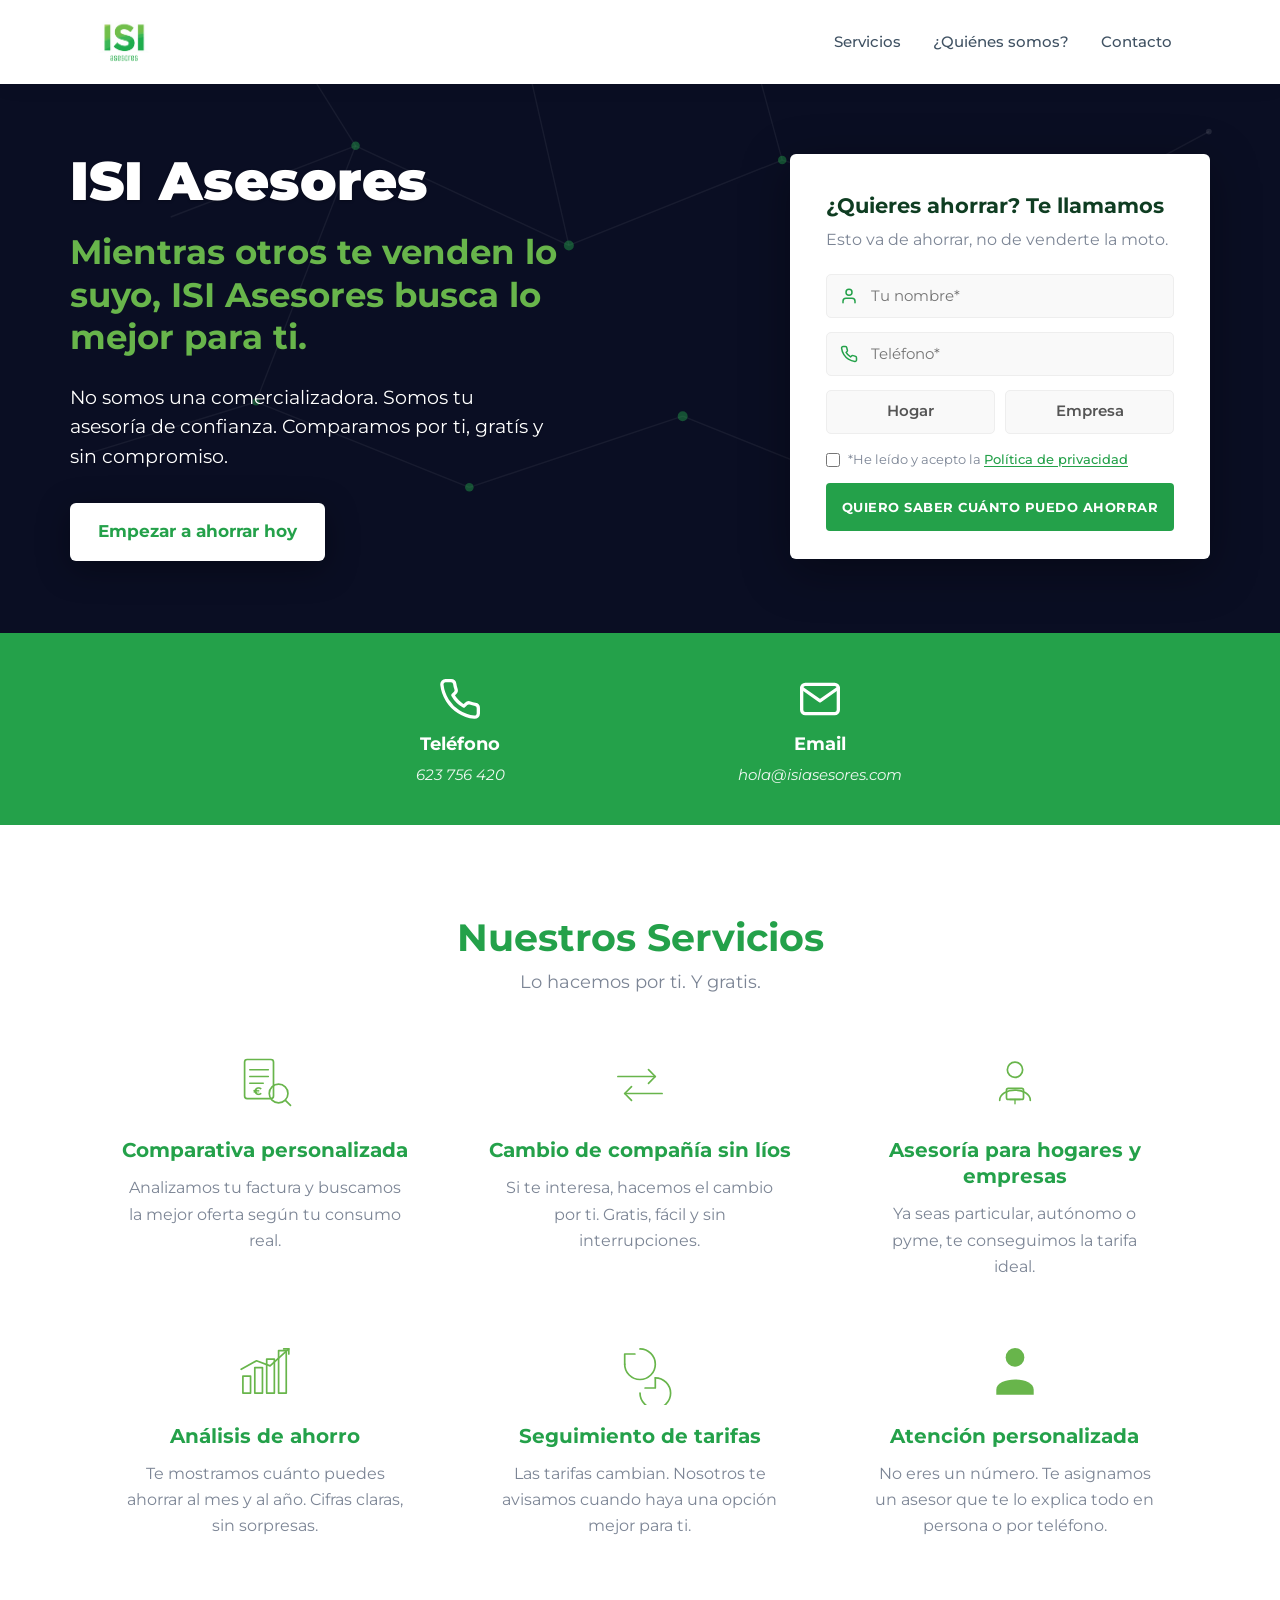
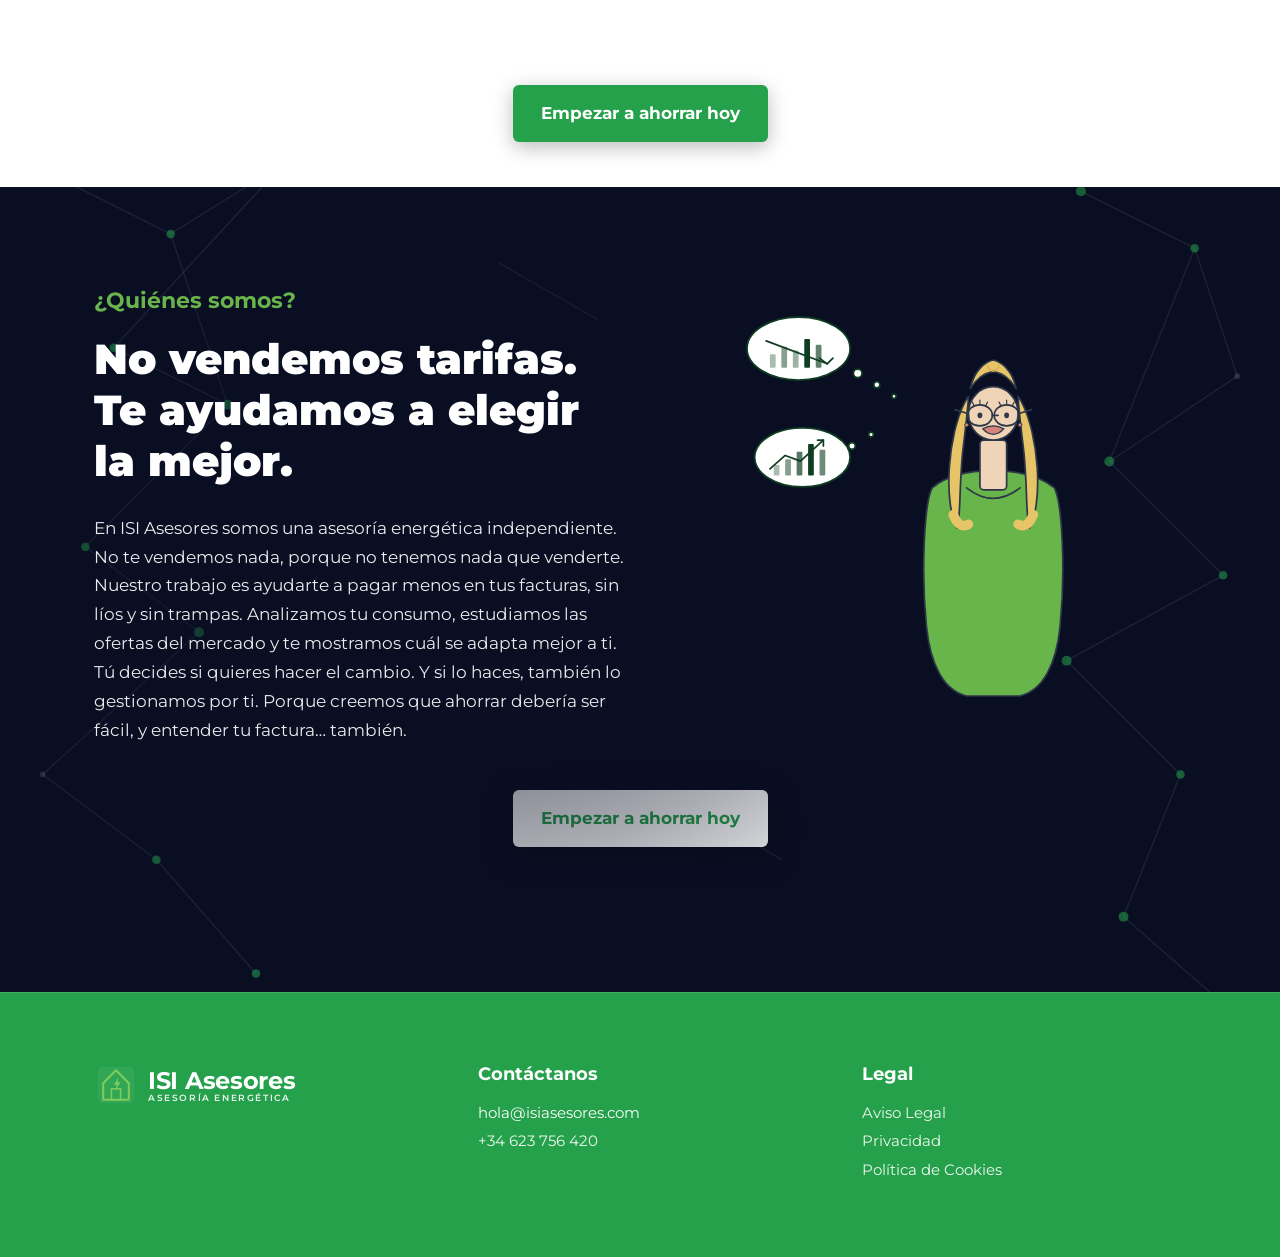
==== commit 9ae55461: "descripción de los cambios" ====
--- a/index.html
+++ b/index.html
@@ -89,15 +89,11 @@
 
                         <label class="form-card__terms">
                             <input type="checkbox" name="acepto" value="1" required>
-                            <span>*He leído y acepto con <a class="form-card__link" href="#">Política de privacidad</a></span>
+                            <span>*He leído y acepto la <a class="form-card__link" href="https://isiasesores.com/#">Política de privacidad</a></span>
                         </label>
 
                         <button class="form-card__submit" type="submit">QUIERO SABER CUÁNTO PUEDO AHORRAR</button>
                     </form>
-
-                    <hr class="form-card__divider">
-
-                    <p class="form-card__footnote">*El envío de los datos supone la aceptación de la <a class="form-card__link" href="#">Política de privacidad.</a></p>
                 </div>
             </div>
 
@@ -385,15 +381,83 @@
         if (!form) return;
 
         var ENDPOINT = 'https://script.google.com/macros/s/AKfycbwnOZeSkvj3JZLTiE7JzxhOlPSsJSbARnwf8aJ-1zMxYRZtURUBpkAH0WVTJsEpiXNtbw/exec';
+        var PHONE_REGEX = /^[67][0-9]{8}$/;
+
+        var nombreInput = form.querySelector('[name="nombre"]');
+        var telefonoInput = form.querySelector('[name="telefono"]');
+        var telefonoField = telefonoInput.closest('.form-card__field');
+        var tipoContainer = form.querySelector('.form-card__tipo');
+        var tipoInputs = form.querySelectorAll('input[name="tipo"]');
+        var aceptoInput = form.querySelector('[name="acepto"]');
+
+        function showError(container, message) {
+            var error = container.querySelector('.form-card__error');
+            if (!error) {
+                error = document.createElement('p');
+                error.className = 'form-card__error';
+                container.appendChild(error);
+            }
+            error.textContent = message;
+        }
+
+        function hideError(container) {
+            var error = container.querySelector('.form-card__error');
+            if (error) {
+                error.remove();
+            }
+        }
+
+        telefonoInput.addEventListener('input', function () {
+            hideError(telefonoField);
+        });
+
+        tipoInputs.forEach(function (radio) {
+            radio.addEventListener('change', function () {
+                hideError(tipoContainer);
+            });
+        });
 
         form.addEventListener('submit', function (event) {
             event.preventDefault();
 
             var data = new FormData(form);
+            var nombre = (data.get('nombre') || '').trim();
+            var telefonoDigits = (data.get('telefono') || '').replace(/\D/g, '');
+            var tipo = data.get('tipo');
+            var isValid = true;
+
+            if (!PHONE_REGEX.test(telefonoDigits)) {
+                showError(telefonoField, 'El número introducido no es correcto');
+                isValid = false;
+            } else {
+                hideError(telefonoField);
+            }
+
+            if (tipo !== 'hogar' && tipo !== 'empresa') {
+                showError(tipoContainer, 'Rellena el campo Hogar / Empresa');
+                isValid = false;
+            } else {
+                hideError(tipoContainer);
+            }
+
+            if (!nombre) {
+                nombreInput.reportValidity();
+                isValid = false;
+            }
+
+            if (!aceptoInput.checked) {
+                aceptoInput.reportValidity();
+                isValid = false;
+            }
+
+            if (!isValid) {
+                return;
+            }
+
             var payload = {
-                nombre: data.get('nombre'),
-                telefono: data.get('telefono'),
-                tipo: data.get('tipo')
+                nombre: nombre,
+                telefono: telefonoDigits,
+                tipo: tipo
             };
 
             fetch(ENDPOINT, {
--- a/css/style.css
+++ b/css/style.css
@@ -312,6 +312,7 @@
 
 .form-card__tipo {
   display: flex;
+  flex-wrap: wrap;
   gap: 10px;
   margin-bottom: 14px;
 }
@@ -353,6 +354,17 @@
 .form-card__pill input:focus-visible + span {
   outline: 2px solid #24A14A;
   outline-offset: 2px;
+}
+
+.form-card__error {
+  font-size: 13px;
+  color: #d32f2f;
+  margin-top: 4px;
+  font-weight: 400;
+}
+
+.form-card__tipo .form-card__error {
+  flex-basis: 100%;
 }
 
 .form-card__success {
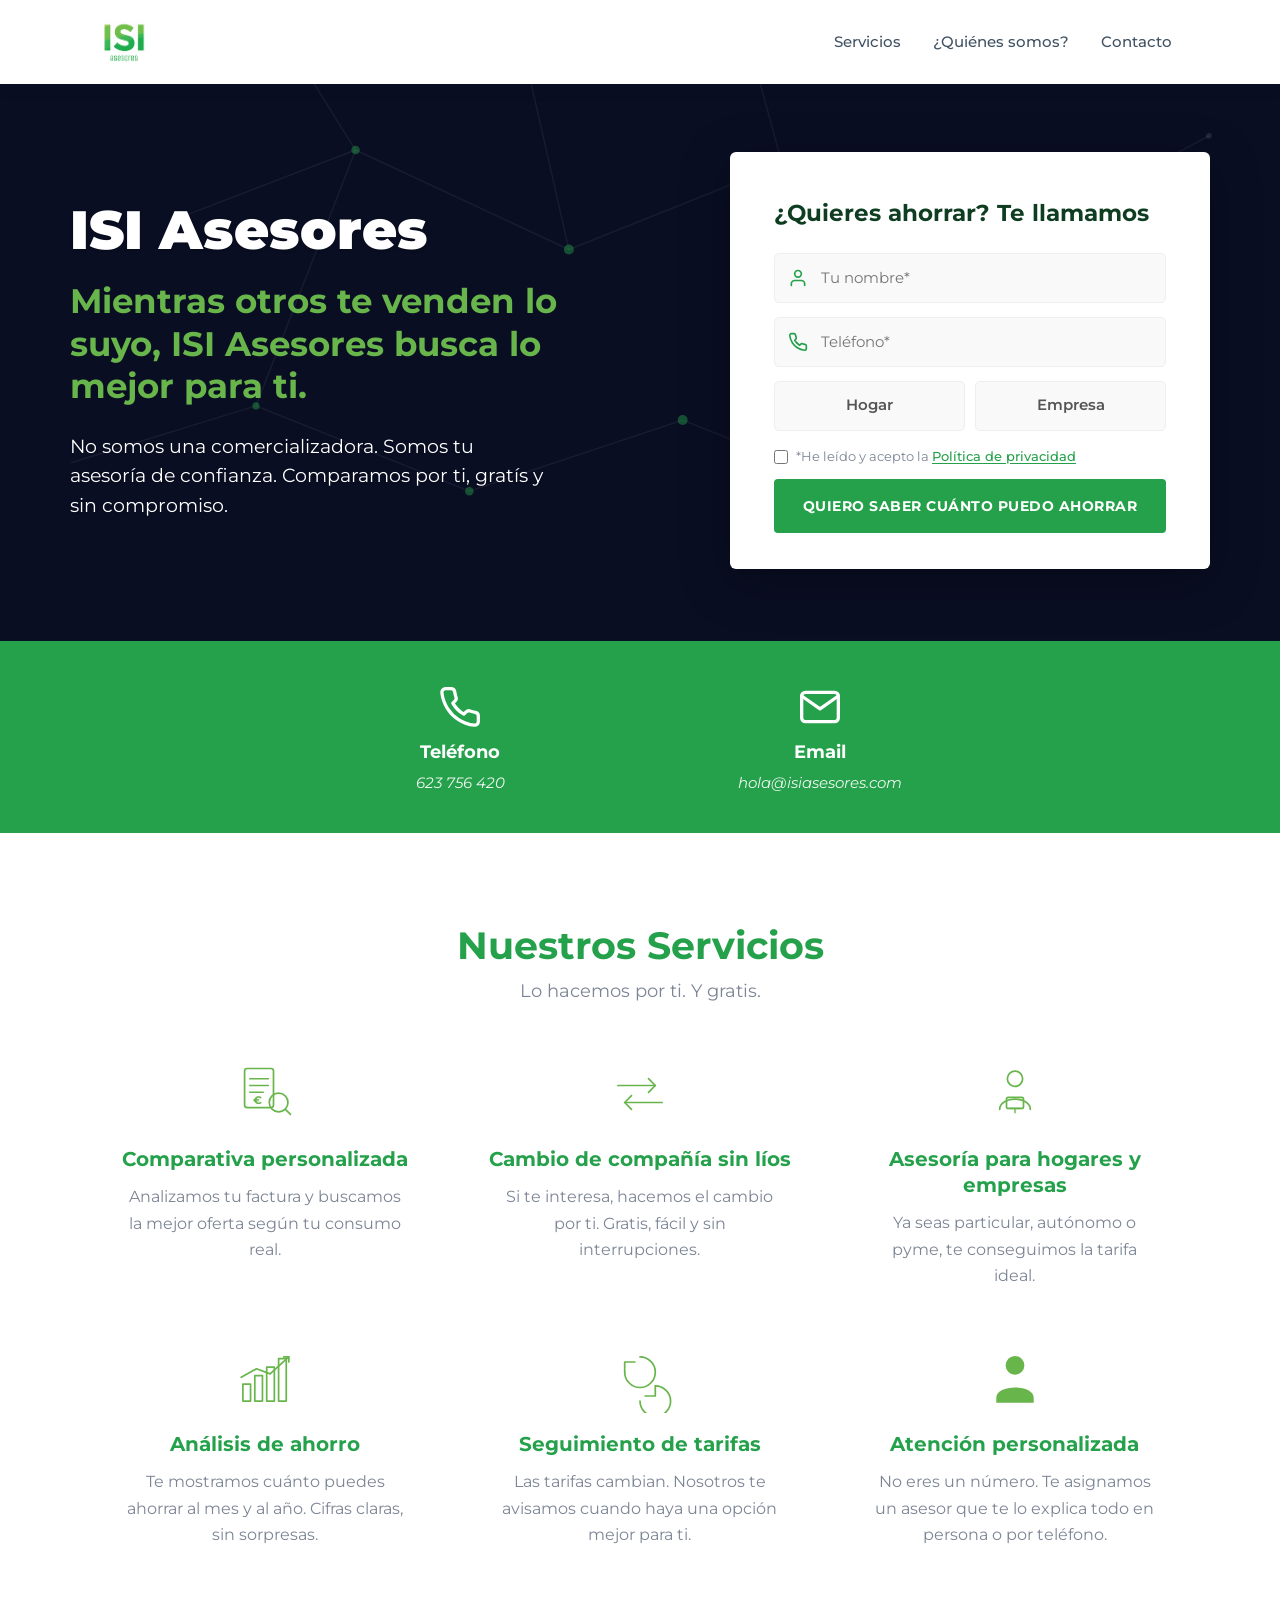
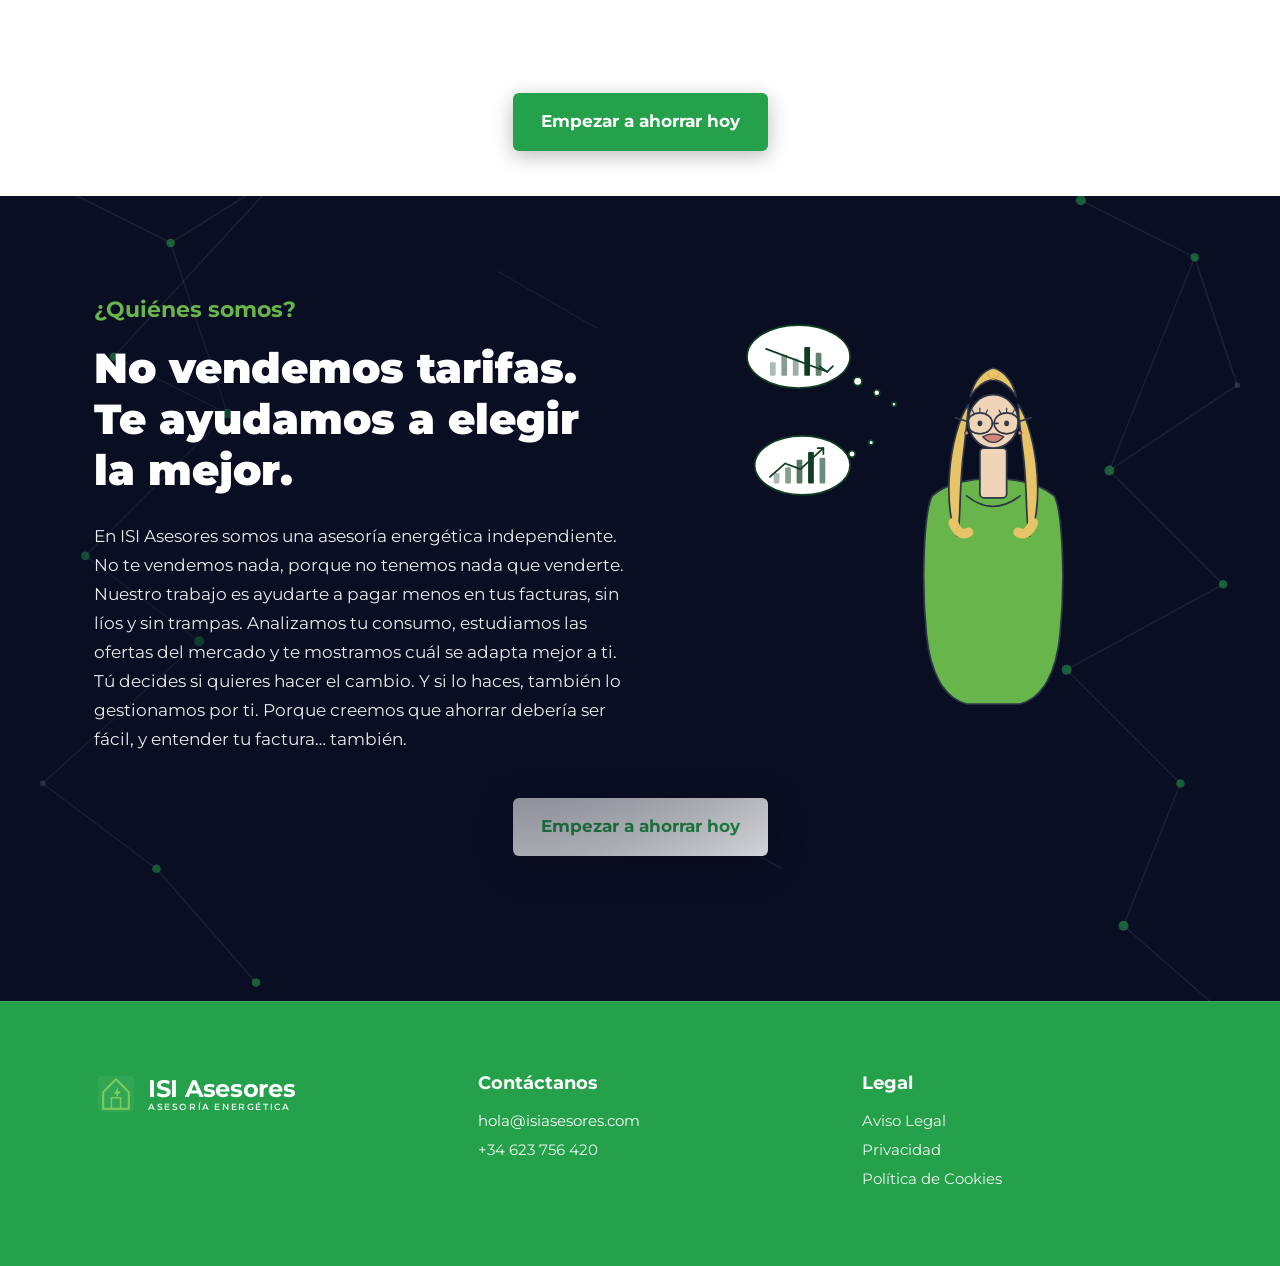
==== commit 2c6b62bc: "descripción de los cambios" ====
--- a/index.html
+++ b/index.html
@@ -52,13 +52,11 @@
                 <h1 class="hero__title">ISI Asesores</h1>
                 <h2 class="hero__subtitle">Mientras otros te venden lo suyo, ISI Asesores busca lo mejor para ti.</h2>
                 <p class="hero__text">No somos una comercializadora. Somos tu asesoría de confianza. Comparamos por ti, gratís y sin compromiso.</p>
-                <a class="hero__cta" href="presupuesto.html">Empezar a ahorrar hoy</a>
             </div>
 
             <div class="hero__form-wrap">
                 <div class="form-card" id="contacto-form">
                     <h3 class="form-card__title">¿Quieres ahorrar? Te llamamos</h3>
-                    <p class="form-card__subtitle">Esto va de ahorrar, no de venderte la moto.</p>
 
                     <form class="form-card__form">
                         <div class="form-card__field">
--- a/css/style.css
+++ b/css/style.css
@@ -189,8 +189,8 @@
   position: relative;
   z-index: 1;
   display: grid;
-  grid-template-columns: 1fr 1fr;
-  gap: 48px;
+  grid-template-columns: minmax(0, 1fr) minmax(0, 480px);
+  gap: 40px;
   align-items: center;
   padding: 80px 0 72px;
 }
@@ -222,31 +222,11 @@
   font-weight: 400;
   color: #fff;
   line-height: 1.55;
-  margin-bottom: 32px;
+  margin-bottom: 0;
   max-width: 480px;
   text-shadow: 0 1px 2px rgba(0, 0, 0, 0.2);
 }
 
-.hero__cta {
-  display: inline-block;
-  padding: 16px 28px;
-  font-family: 'Montserrat', sans-serif;
-  font-size: 17px;
-  font-weight: 700;
-  color: #24A14A;
-  background: #fff;
-  border: none;
-  border-radius: 6px;
-  box-shadow: 0 8px 32px rgba(0, 0, 0, 0.35);
-  cursor: pointer;
-  transition: box-shadow 0.2s ease, transform 0.2s ease;
-}
-
-.hero__cta:hover {
-  box-shadow: 0 6px 20px rgba(0, 0, 0, 0.45);
-  transform: translateY(-1px);
-}
-
 /* Columna derecha — tarjeta formulario */
 .hero__form-wrap {
   display: flex;
@@ -255,24 +235,17 @@
 
 .form-card {
   width: 100%;
-  max-width: 420px;
+  max-width: 480px;
   background: #fff;
   border-radius: 6px;
-  padding: 36px 36px 28px;
+  padding: 44px 44px 36px;
   box-shadow: 0 12px 48px rgba(0, 0, 0, 0.35);
 }
 
 .form-card__title {
-  font-size: 21px;
+  font-size: 23px;
   font-weight: 700;
   color: #0F3D22;
-  margin-bottom: 6px;
-}
-
-.form-card__subtitle {
-  font-size: 16px;
-  font-weight: 400;
-  color: #7c8595;
   margin-bottom: 22px;
 }
 
@@ -286,16 +259,16 @@
   left: 14px;
   top: 50%;
   transform: translateY(-50%);
-  width: 18px;
-  height: 18px;
+  width: 20px;
+  height: 20px;
   pointer-events: none;
   color: #24A14A;
 }
 
 .form-card__input {
   width: 100%;
-  height: 44px;
-  padding: 0 16px 0 44px;
+  height: 50px;
+  padding: 0 16px 0 46px;
   font-family: 'Montserrat', sans-serif;
   font-size: 15px;
   color: #555;
@@ -334,7 +307,7 @@
   display: flex;
   align-items: center;
   justify-content: center;
-  height: 44px;
+  height: 50px;
   font-family: 'Montserrat', sans-serif;
   font-size: 15px;
   font-weight: 600;
@@ -403,9 +376,9 @@
 
 .form-card__submit {
   width: 100%;
-  padding: 16px 12px;
+  padding: 18px 14px;
   font-family: 'Montserrat', sans-serif;
-  font-size: 13px;
+  font-size: 14px;
   font-weight: 700;
   letter-spacing: 0.5px;
   text-transform: uppercase;
@@ -974,6 +947,7 @@
 
   .form-card {
     max-width: none;
+    padding: 36px 32px 32px;
   }
 
   .contact-bar__grid {
@@ -1044,7 +1018,7 @@
   }
 
   .form-card {
-    padding: 28px 22px 22px;
+    padding: 32px 24px 28px;
   }
 
   .contact-bar__grid {
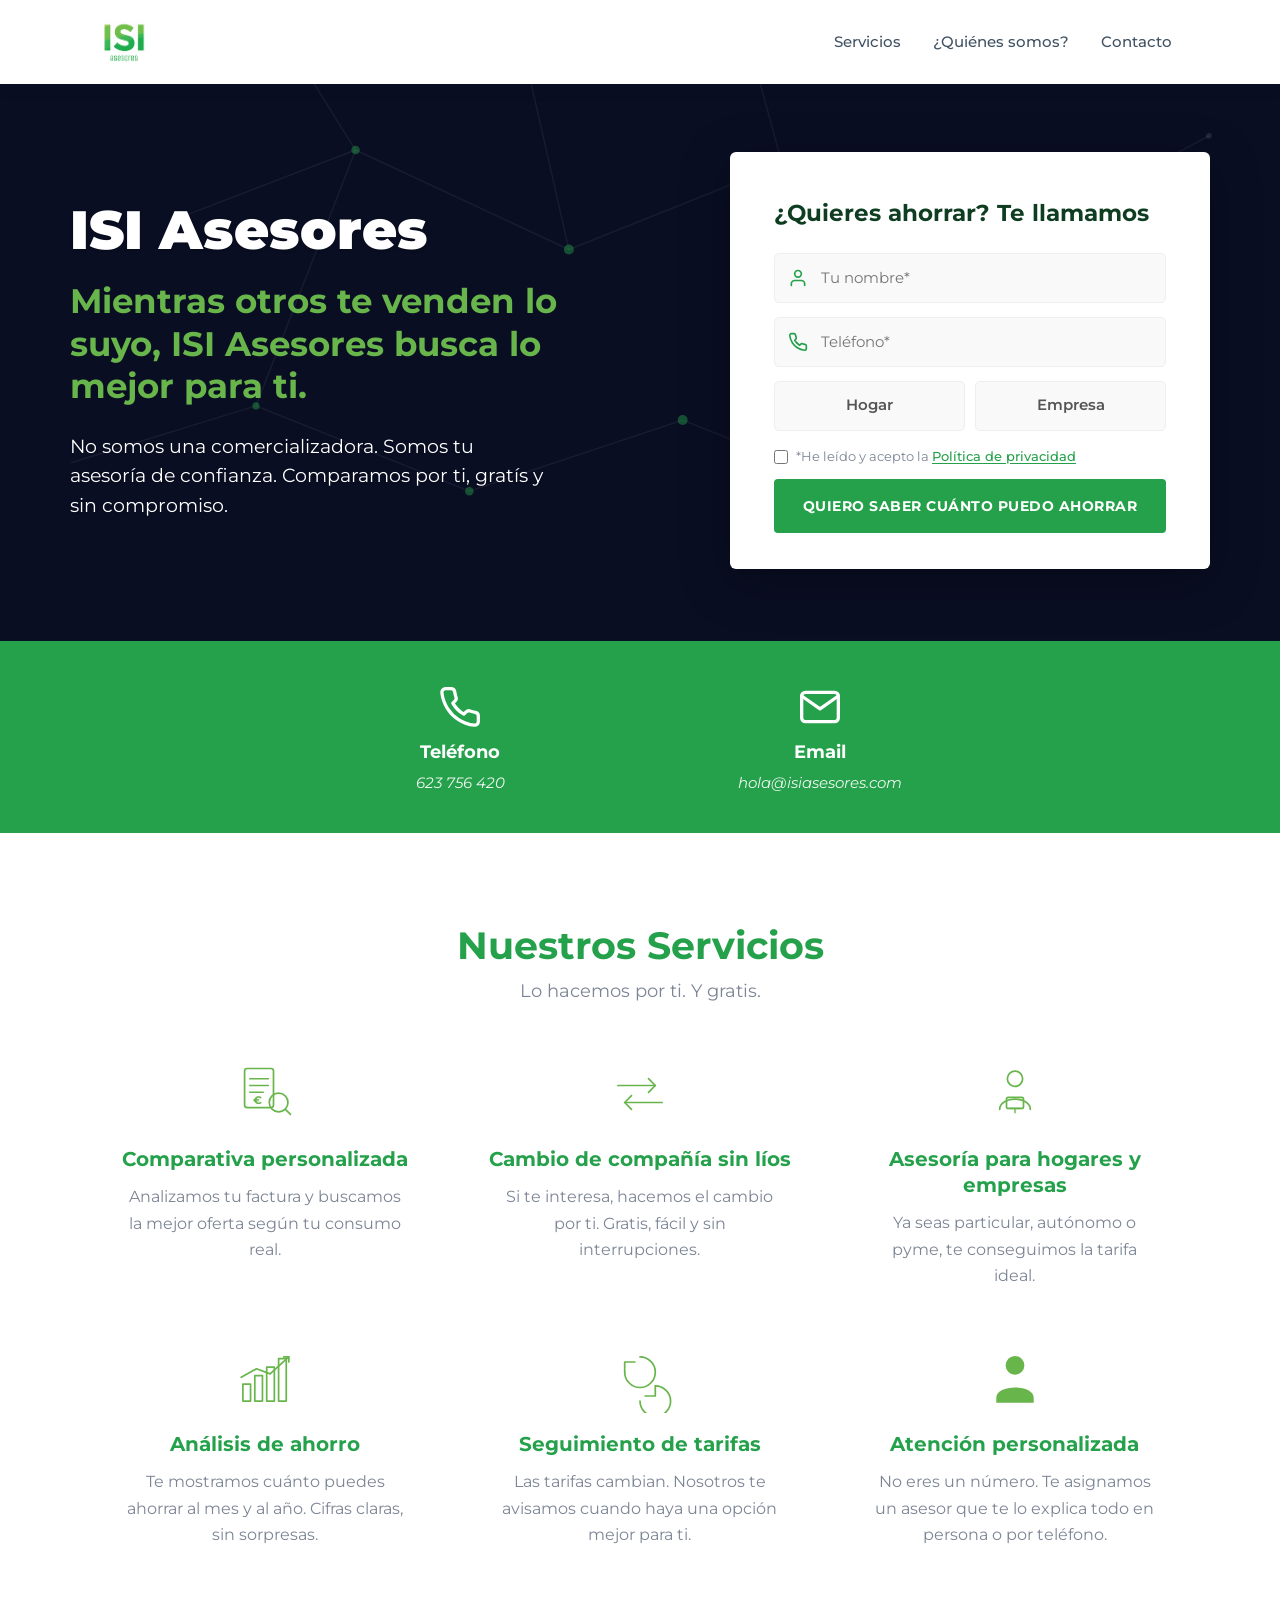
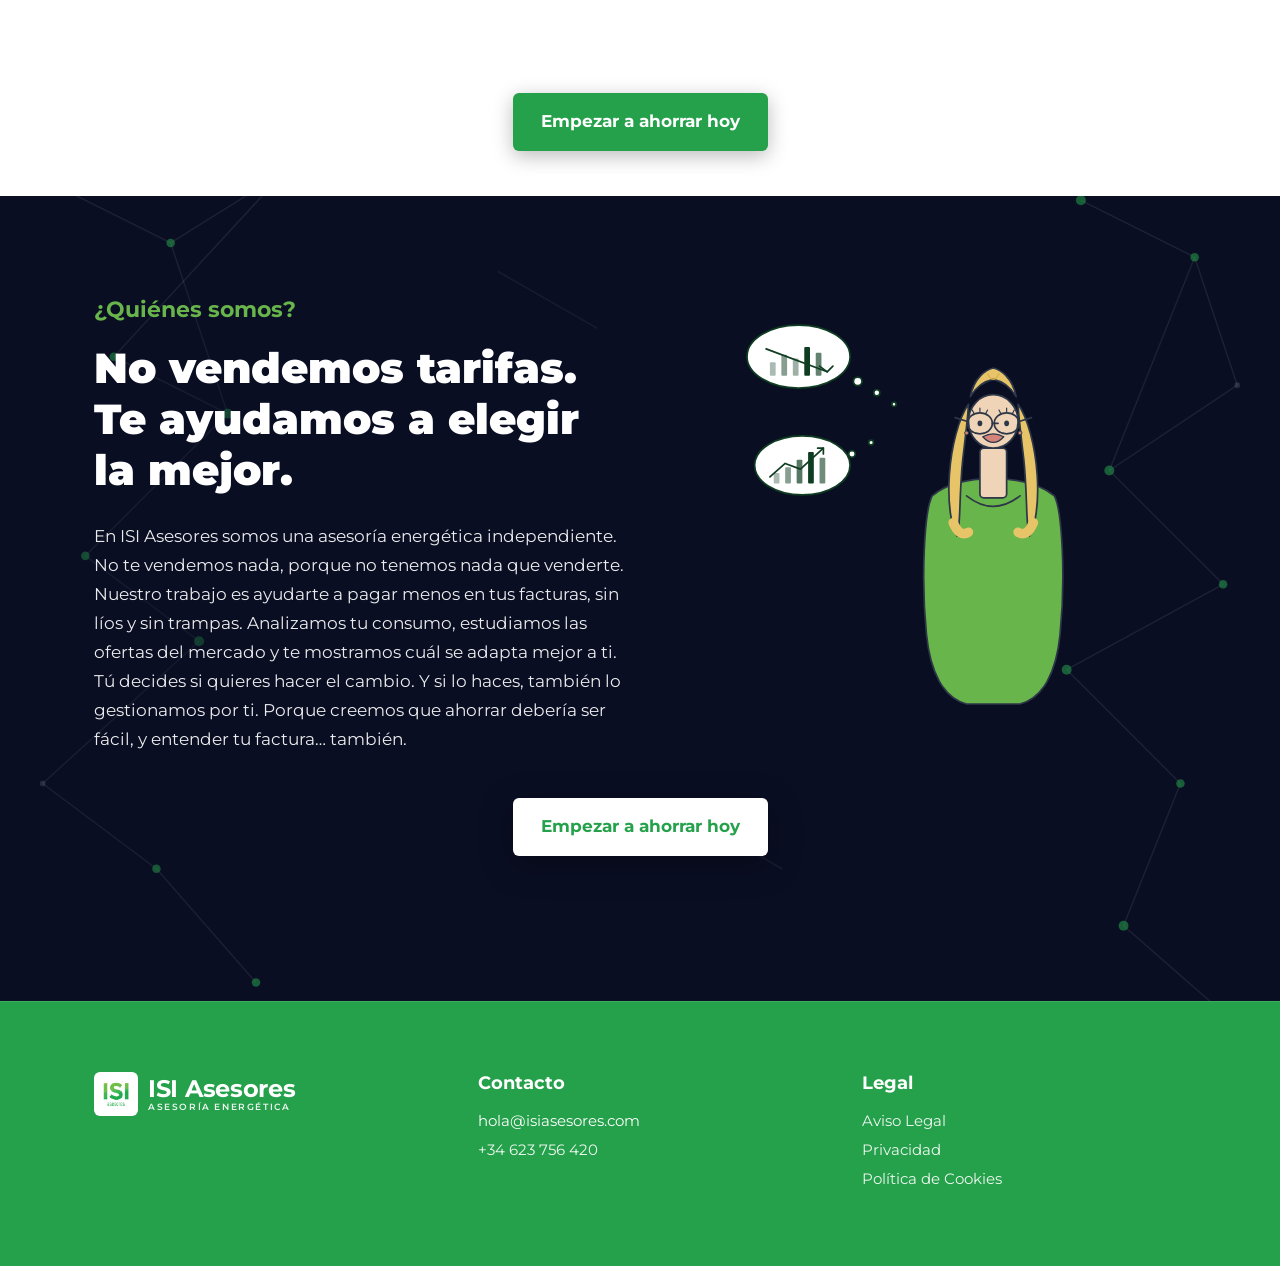
==== commit c296fb19: "descripción de los cambios" ====
--- a/index.html
+++ b/index.html
@@ -342,12 +342,7 @@
 
                 <div class="footer__col footer__col--logo">
                     <a class="footer-logo" href="index.html">
-                        <svg class="footer-logo__icon" viewBox="0 0 48 48" aria-hidden="true" xmlns="http://www.w3.org/2000/svg">
-                            <rect x="4" y="4" width="40" height="40" rx="6" fill="rgba(255,255,255,0.06)"/>
-                            <path d="M24 8 L38 22 V40 H10 V22 Z" fill="none" stroke="#7FCB5C" stroke-width="2.2" stroke-linejoin="round"/>
-                            <rect x="19" y="28" width="10" height="12" fill="none" stroke="#7FCB5C" stroke-width="1.6" rx="0.5"/>
-                            <path d="M26 16 L22 24 H25 L23 30 L29 21 H26 Z" fill="#7FCB5C"/>
-                        </svg>
+                        <img class="footer-logo__icon" src="logoisi.png" alt="ISI Asesores" width="44" height="44">
                         <span class="footer-logo__text">
                             <span class="footer-logo__name">ISI Asesores</span>
                             <span class="footer-logo__tagline">ASESORÍA ENERGÉTICA</span>
@@ -356,7 +351,7 @@
                 </div>
 
                 <div class="footer__col">
-                    <h5 class="footer__heading">Contáctanos</h5>
+                    <h5 class="footer__heading">Contacto</h5>
                     <p class="footer__line"><a class="footer__link" href="mailto:hola@isiasesores.com">hola@isiasesores.com</a></p>
                     <p class="footer__line">+34 623 756 420</p>
                 </div>
--- a/css/style.css
+++ b/css/style.css
@@ -611,6 +611,11 @@
   padding: 45px 0;
 }
 
+.cta-banner--in-somos {
+  position: relative;
+  z-index: 1;
+}
+
 .cta-banner__inner {
   display: flex;
   justify-content: center;
@@ -644,11 +649,13 @@
 
 .cta-banner__btn--white {
   color: #24A14A;
-  background: #ffffff;
+  background-color: #ffffff;
   box-shadow: 0 8px 32px rgba(0, 0, 0, 0.35);
 }
 
 .cta-banner__btn--white:hover {
+  color: #24A14A;
+  background-color: #ffffff;
   box-shadow: 0 6px 20px rgba(0, 0, 0, 0.45);
   transform: translateY(-1px);
 }
@@ -739,6 +746,10 @@
   width: 44px;
   height: 44px;
   flex-shrink: 0;
+  object-fit: contain;
+  background: #ffffff;
+  border-radius: 6px;
+  padding: 3px;
 }
 
 .footer-logo__text {
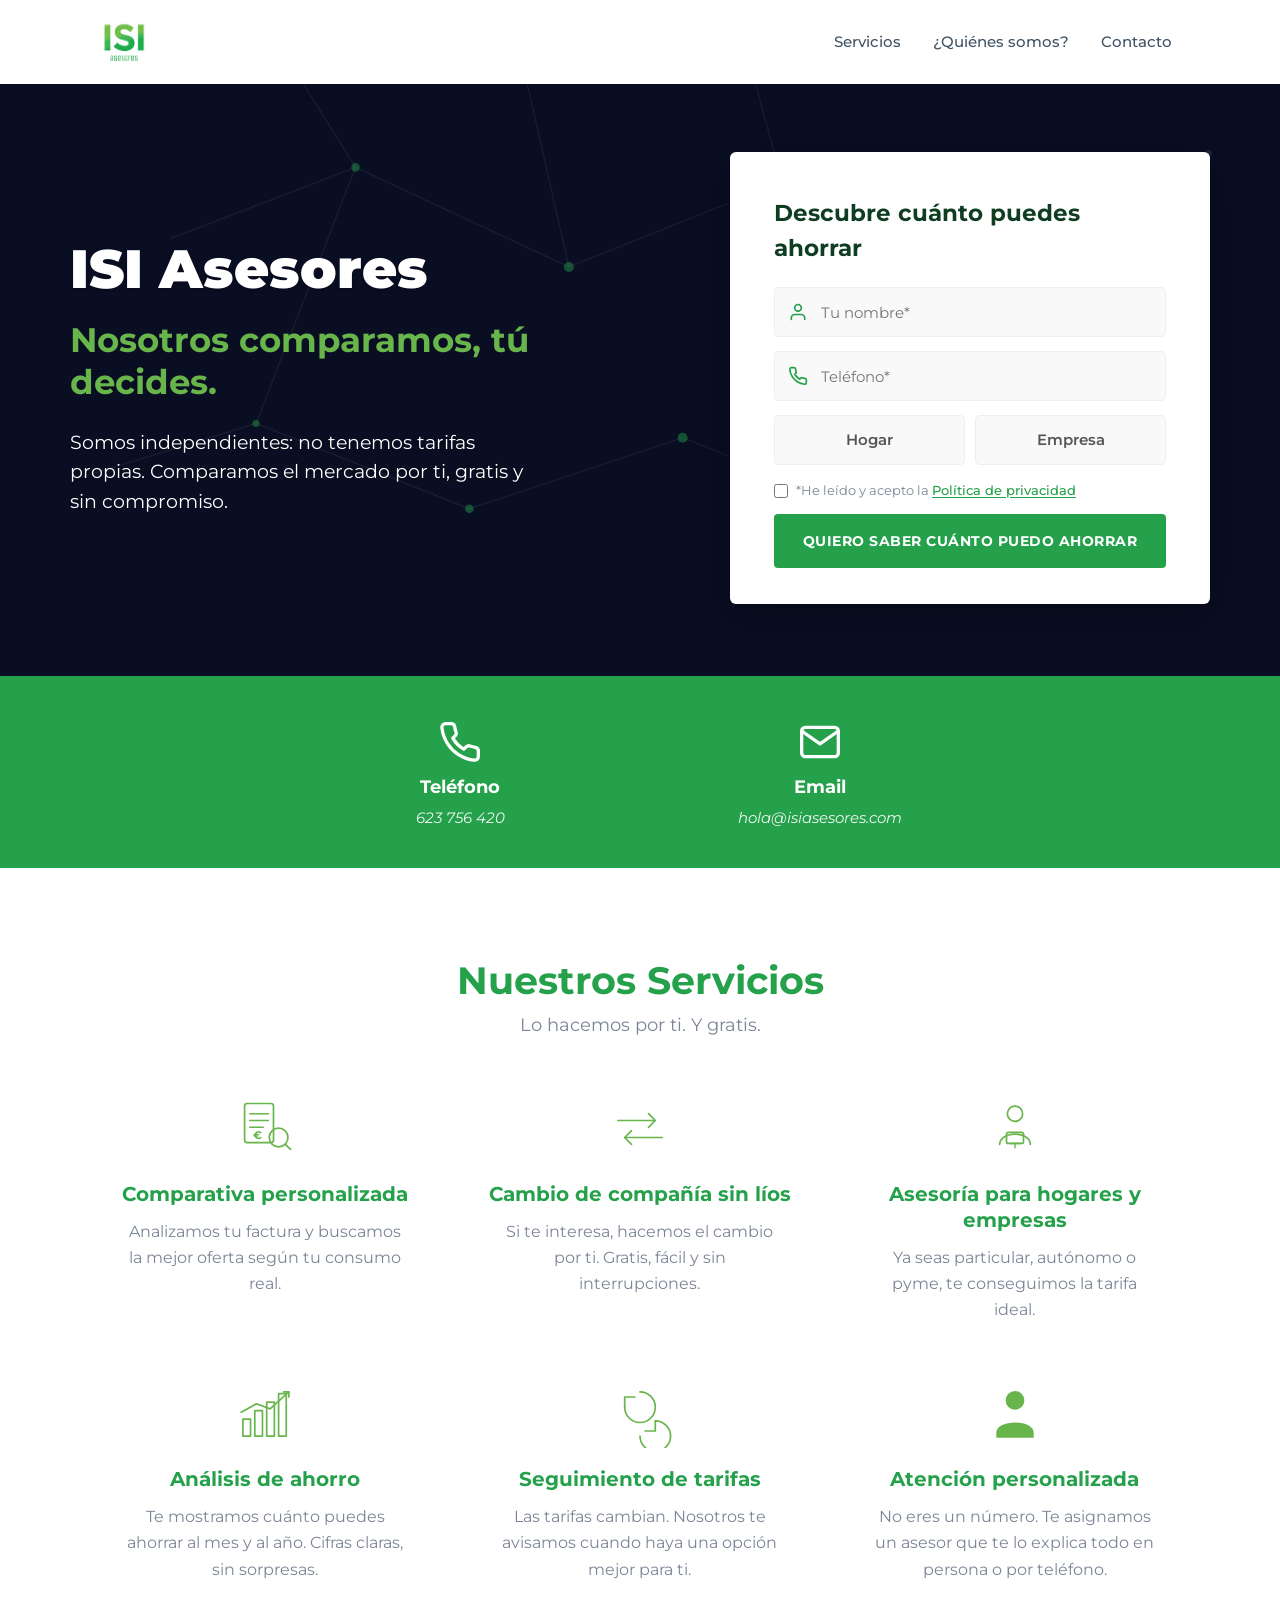
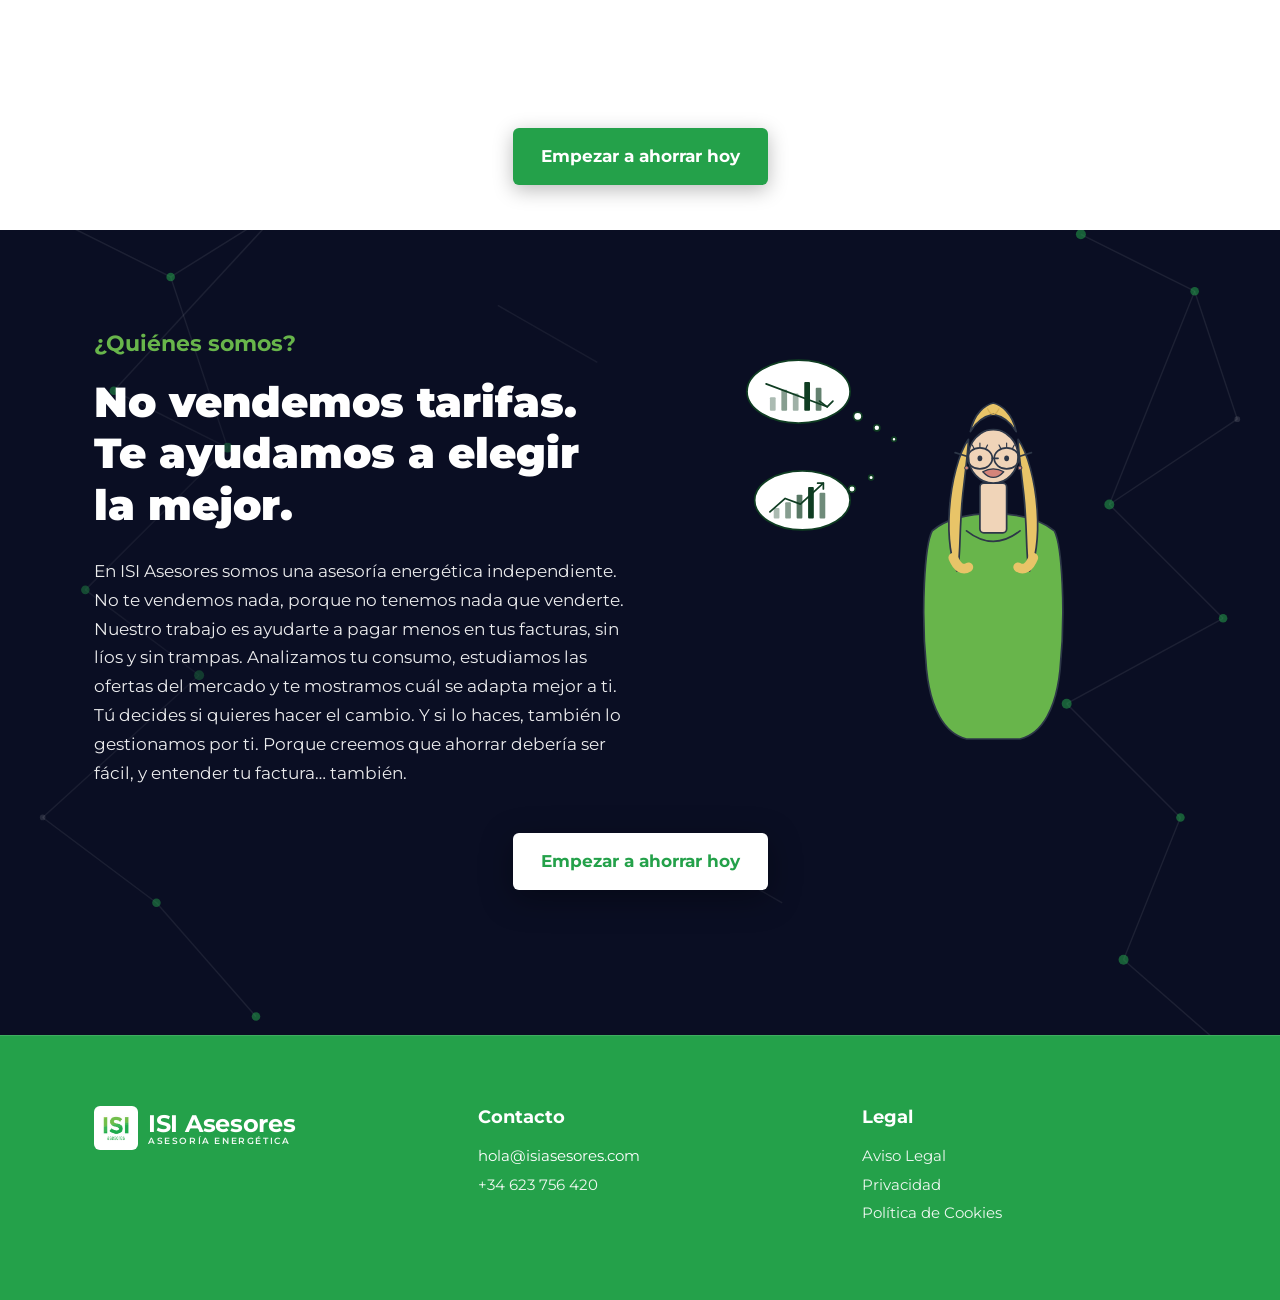
==== commit 03760eae: "descripción de los cambios" ====
--- a/index.html
+++ b/index.html
@@ -50,13 +50,13 @@
 
             <div class="hero__content">
                 <h1 class="hero__title">ISI Asesores</h1>
-                <h2 class="hero__subtitle">Mientras otros te venden lo suyo, ISI Asesores busca lo mejor para ti.</h2>
-                <p class="hero__text">No somos una comercializadora. Somos tu asesoría de confianza. Comparamos por ti, gratís y sin compromiso.</p>
+                <h2 class="hero__subtitle">Nosotros comparamos, tú decides.</h2>
+                <p class="hero__text">Somos independientes: no tenemos tarifas propias. Comparamos el mercado por ti, gratis y sin compromiso.</p>
             </div>
 
             <div class="hero__form-wrap">
                 <div class="form-card" id="contacto-form">
-                    <h3 class="form-card__title">¿Quieres ahorrar? Te llamamos</h3>
+                    <h3 class="form-card__title">Descubre cuánto puedes ahorrar</h3>
 
                     <form class="form-card__form">
                         <div class="form-card__field">
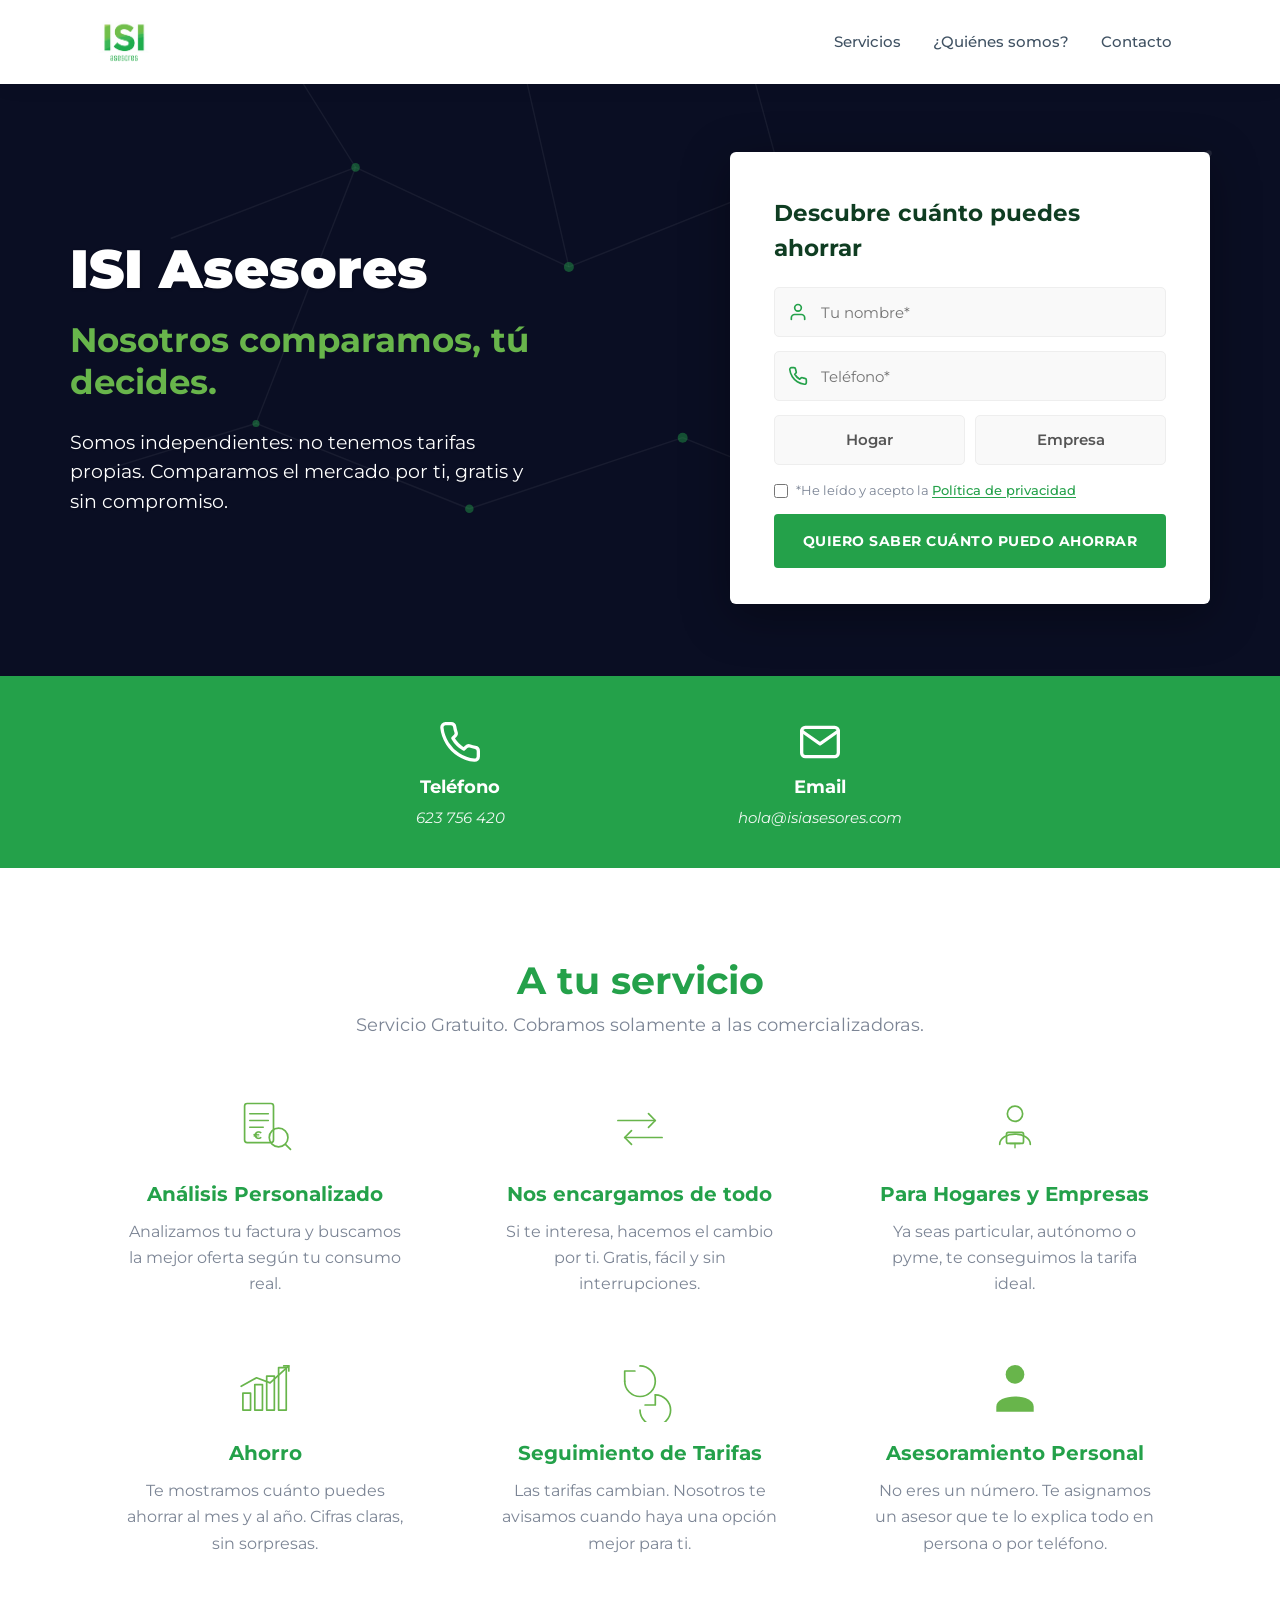
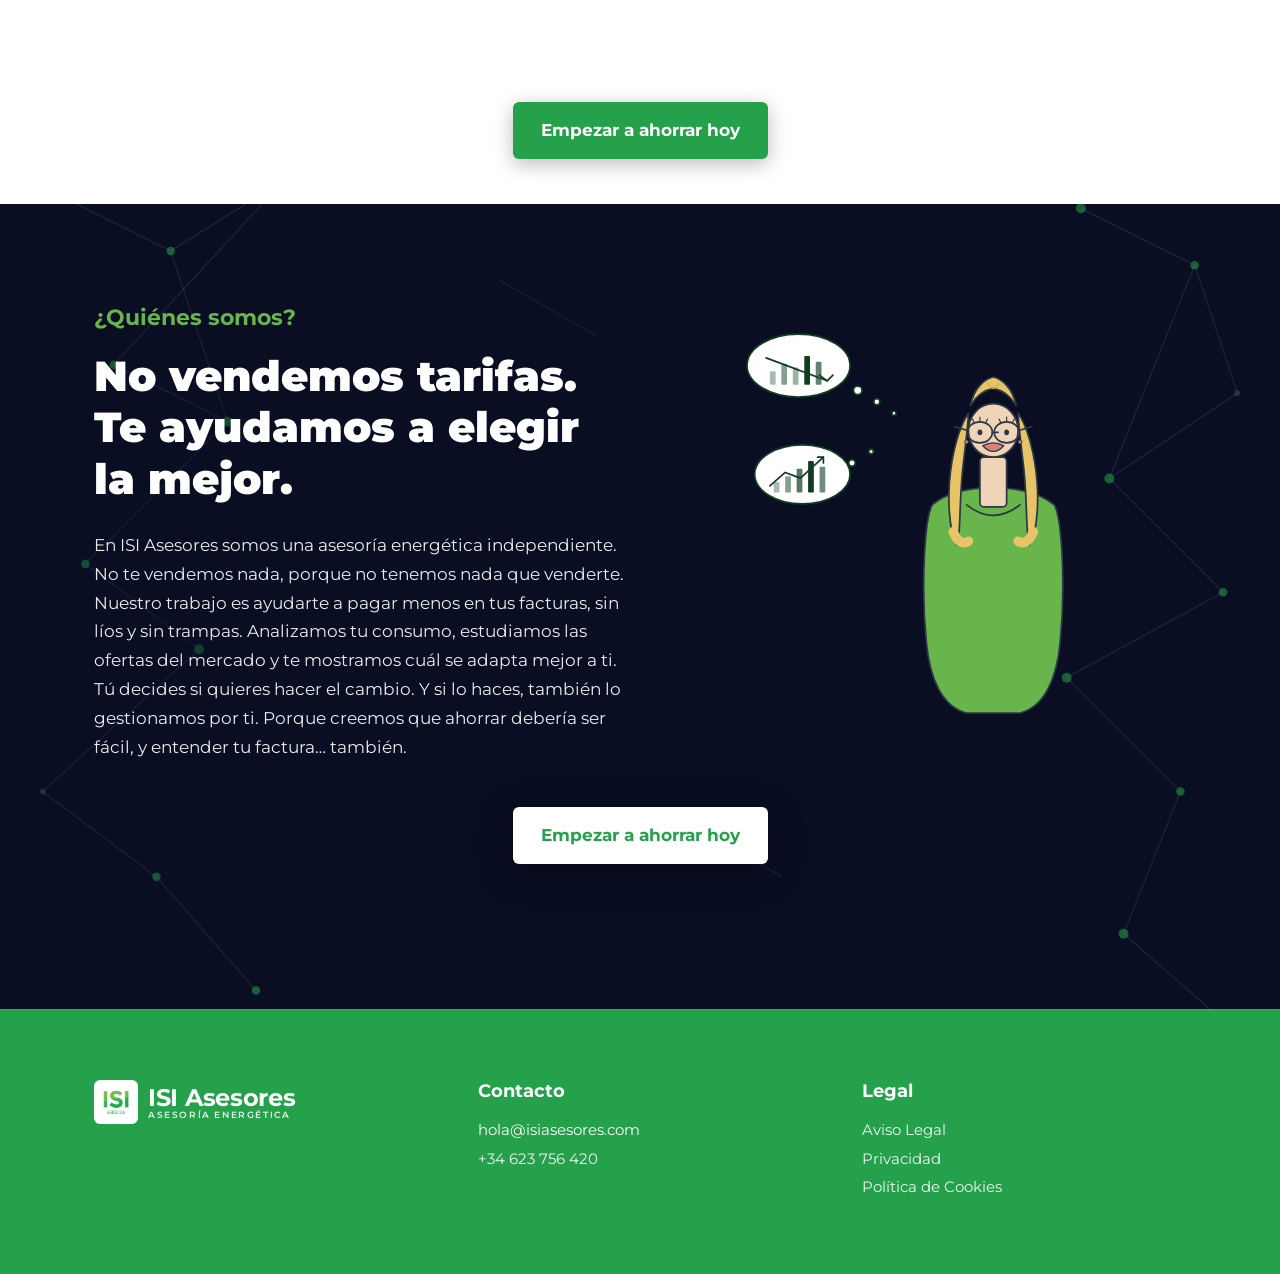
==== commit 5a21d0ce: "descripción de los cambios" ====
--- a/index.html
+++ b/index.html
@@ -131,8 +131,8 @@
         <div class="container">
 
             <header class="services__header">
-                <h2 class="services__title">Nuestros Servicios</h2>
-                <p class="services__subtitle">Lo hacemos por ti. Y gratis.</p>
+                <h2 class="services__title">A tu servicio</h2>
+                <p class="services__subtitle">Servicio Gratuito. Cobramos solamente a las comercializadoras.</p>
             </header>
 
             <div class="services__grid">
@@ -149,7 +149,7 @@
                             <line x1="64" y1="58" x2="70" y2="64" stroke="currentColor" stroke-width="2" stroke-linecap="round"/>
                         </svg>
                     </div>
-                    <h3 class="services__card-title">Comparativa personalizada</h3>
+                    <h3 class="services__card-title">Análisis Personalizado</h3>
                     <p class="services__card-text">Analizamos tu factura y buscamos la mejor oferta según tu consumo real.</p>
                 </article>
 
@@ -162,7 +162,7 @@
                             <polyline points="30,42 22,50 30,58" stroke="currentColor" stroke-width="2" stroke-linecap="round" stroke-linejoin="round"/>
                         </svg>
                     </div>
-                    <h3 class="services__card-title">Cambio de compañía sin líos</h3>
+                    <h3 class="services__card-title">Nos encargamos de todo</h3>
                     <p class="services__card-text">Si te interesa, hacemos el cambio por ti. Gratis, fácil y sin interrupciones.</p>
                 </article>
 
@@ -176,7 +176,7 @@
                             <line x1="40" y1="57" x2="40" y2="62" stroke="currentColor" stroke-width="1.6" stroke-linecap="round"/>
                         </svg>
                     </div>
-                    <h3 class="services__card-title">Asesoría para hogares y empresas</h3>
+                    <h3 class="services__card-title">Para Hogares y Empresas</h3>
                     <p class="services__card-text">Ya seas particular, autónomo o pyme, te conseguimos la tarifa ideal.</p>
                 </article>
 
@@ -191,7 +191,7 @@
                             <polyline points="62,14 68,14 68,20" stroke="currentColor" stroke-width="2" stroke-linecap="round" stroke-linejoin="round"/>
                         </svg>
                     </div>
-                    <h3 class="services__card-title">Análisis de ahorro</h3>
+                    <h3 class="services__card-title">Ahorro</h3>
                     <p class="services__card-text">Te mostramos cuánto puedes ahorrar al mes y al año. Cifras claras, sin sorpresas.</p>
                 </article>
 
@@ -204,7 +204,7 @@
                             <polyline points="58,48 58,60 46,60" stroke="currentColor" stroke-width="2" stroke-linecap="round" stroke-linejoin="round"/>
                         </svg>
                     </div>
-                    <h3 class="services__card-title">Seguimiento de tarifas</h3>
+                    <h3 class="services__card-title">Seguimiento de Tarifas</h3>
                     <p class="services__card-text">Las tarifas cambian. Nosotros te avisamos cuando haya una opción mejor para ti.</p>
                 </article>
 
@@ -215,7 +215,7 @@
                             <path d="M18 62 C18 46 62 46 62 62 L62 68 H18 Z" fill="currentColor"/>
                         </svg>
                     </div>
-                    <h3 class="services__card-title">Atención personalizada</h3>
+                    <h3 class="services__card-title">Asesoramiento Personal</h3>
                     <p class="services__card-text">No eres un número. Te asignamos un asesor que te lo explica todo en persona o por teléfono.</p>
                 </article>
 
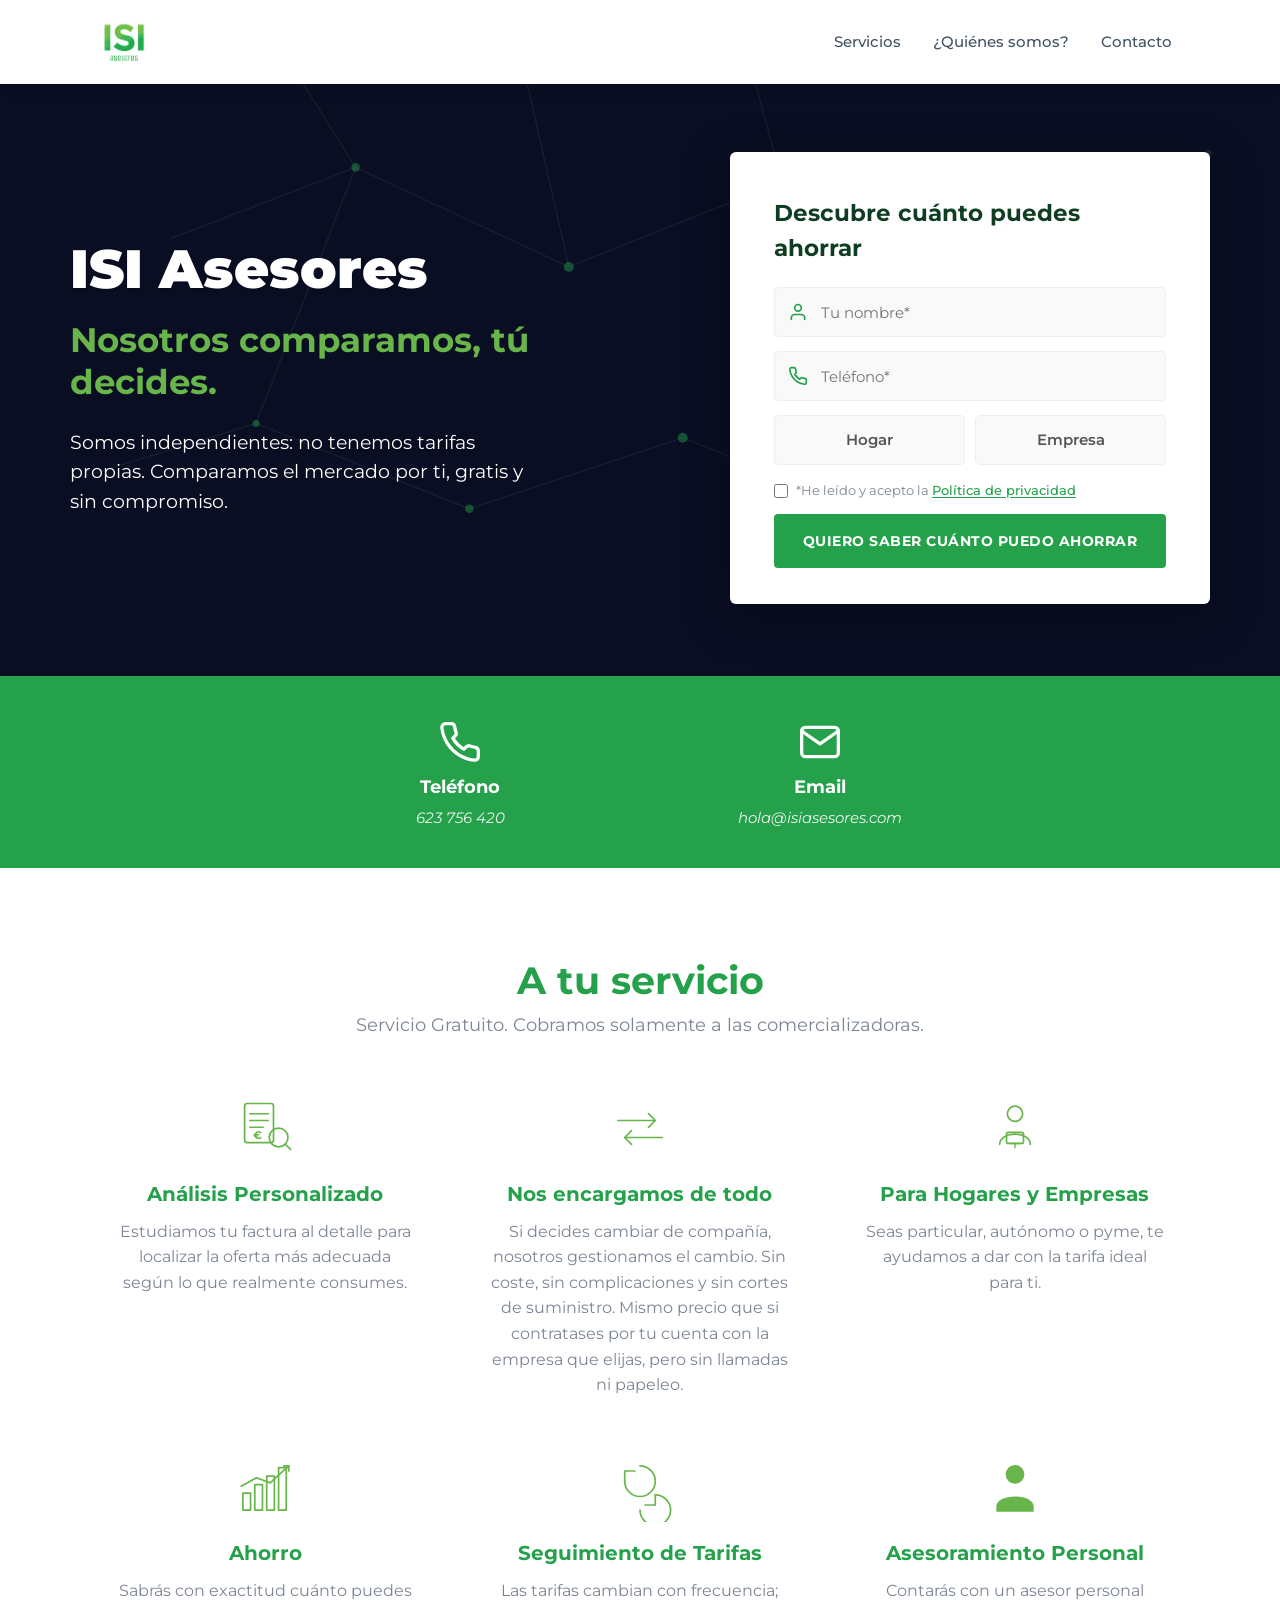
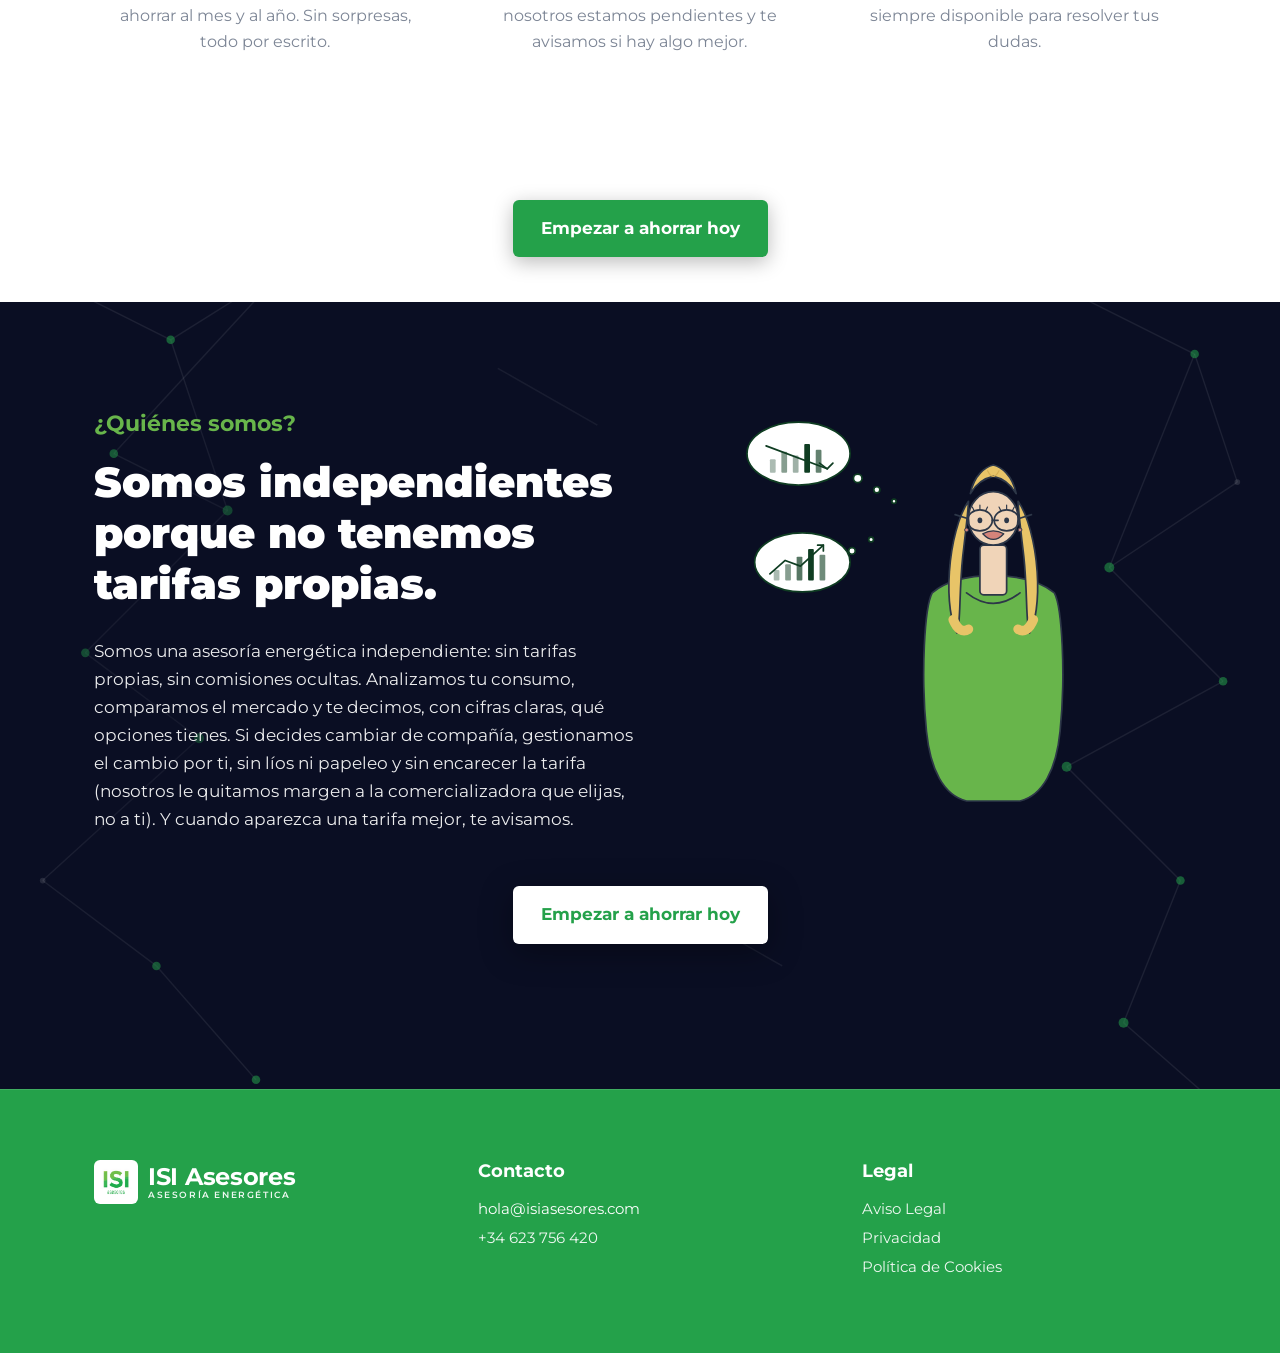
==== commit 05deeed5: "descripción de los cambios" ====
--- a/index.html
+++ b/index.html
@@ -150,7 +150,7 @@
                         </svg>
                     </div>
                     <h3 class="services__card-title">Análisis Personalizado</h3>
-                    <p class="services__card-text">Analizamos tu factura y buscamos la mejor oferta según tu consumo real.</p>
+                    <p class="services__card-text">Estudiamos tu factura al detalle para localizar la oferta más adecuada según lo que realmente consumes.</p>
                 </article>
 
                 <article class="services__card">
@@ -163,7 +163,7 @@
                         </svg>
                     </div>
                     <h3 class="services__card-title">Nos encargamos de todo</h3>
-                    <p class="services__card-text">Si te interesa, hacemos el cambio por ti. Gratis, fácil y sin interrupciones.</p>
+                    <p class="services__card-text">Si decides cambiar de compañía, nosotros gestionamos el cambio. Sin coste, sin complicaciones y sin cortes de suministro. Mismo precio que si contratases por tu cuenta con la empresa que elijas, pero sin llamadas ni papeleo.</p>
                 </article>
 
                 <article class="services__card">
@@ -177,7 +177,7 @@
                         </svg>
                     </div>
                     <h3 class="services__card-title">Para Hogares y Empresas</h3>
-                    <p class="services__card-text">Ya seas particular, autónomo o pyme, te conseguimos la tarifa ideal.</p>
+                    <p class="services__card-text">Seas particular, autónomo o pyme, te ayudamos a dar con la tarifa ideal para ti.</p>
                 </article>
 
                 <article class="services__card">
@@ -192,7 +192,7 @@
                         </svg>
                     </div>
                     <h3 class="services__card-title">Ahorro</h3>
-                    <p class="services__card-text">Te mostramos cuánto puedes ahorrar al mes y al año. Cifras claras, sin sorpresas.</p>
+                    <p class="services__card-text">Sabrás con exactitud cuánto puedes ahorrar al mes y al año. Sin sorpresas, todo por escrito.</p>
                 </article>
 
                 <article class="services__card">
@@ -205,7 +205,7 @@
                         </svg>
                     </div>
                     <h3 class="services__card-title">Seguimiento de Tarifas</h3>
-                    <p class="services__card-text">Las tarifas cambian. Nosotros te avisamos cuando haya una opción mejor para ti.</p>
+                    <p class="services__card-text">Las tarifas cambian con frecuencia; nosotros estamos pendientes y te avisamos si hay algo mejor.</p>
                 </article>
 
                 <article class="services__card">
@@ -216,7 +216,7 @@
                         </svg>
                     </div>
                     <h3 class="services__card-title">Asesoramiento Personal</h3>
-                    <p class="services__card-text">No eres un número. Te asignamos un asesor que te lo explica todo en persona o por teléfono.</p>
+                    <p class="services__card-text">Contarás con un asesor personal siempre disponible para resolver tus dudas.</p>
                 </article>
 
             </div>
@@ -235,8 +235,8 @@
 
             <div class="somos__content">
                 <p class="somos__label">¿Quiénes somos?</p>
-                <h2 class="somos__title">No vendemos tarifas. Te ayudamos a elegir la mejor.</h2>
-                <p class="somos__text">En ISI Asesores somos una asesoría energética independiente. No te vendemos nada, porque no tenemos nada que venderte. Nuestro trabajo es ayudarte a pagar menos en tus facturas, sin líos y sin trampas. Analizamos tu consumo, estudiamos las ofertas del mercado y te mostramos cuál se adapta mejor a ti. Tú decides si quieres hacer el cambio. Y si lo haces, también lo gestionamos por ti. Porque creemos que ahorrar debería ser fácil, y entender tu factura… también.</p>
+                <h2 class="somos__title">Somos independientes porque no tenemos tarifas propias.</h2>
+                <p class="somos__text">Somos una asesoría energética independiente: sin tarifas propias, sin comisiones ocultas. Analizamos tu consumo, comparamos el mercado y te decimos, con cifras claras, qué opciones tienes. Si decides cambiar de compañía, gestionamos el cambio por ti, sin líos ni papeleo y sin encarecer la tarifa (nosotros le quitamos margen a la comercializadora que elijas, no a ti). Y cuando aparezca una tarifa mejor, te avisamos.</p>
             </div>
 
             <div class="somos__illustration" aria-hidden="true">
--- a/css/style.css
+++ b/css/style.css
@@ -531,8 +531,8 @@
   font-size: 16px;
   font-weight: 400;
   color: #7c8595;
-  line-height: 1.65;
-  max-width: 280px;
+  line-height: 1.6;
+  max-width: 300px;
 }
 
 /* =============================================
@@ -587,8 +587,8 @@
   font-size: 17px;
   font-weight: 400;
   color: rgba(255, 255, 255, 0.92);
-  line-height: 1.7;
-  max-width: 540px;
+  line-height: 1.65;
+  max-width: 560px;
 }
 
 .somos__illustration {
